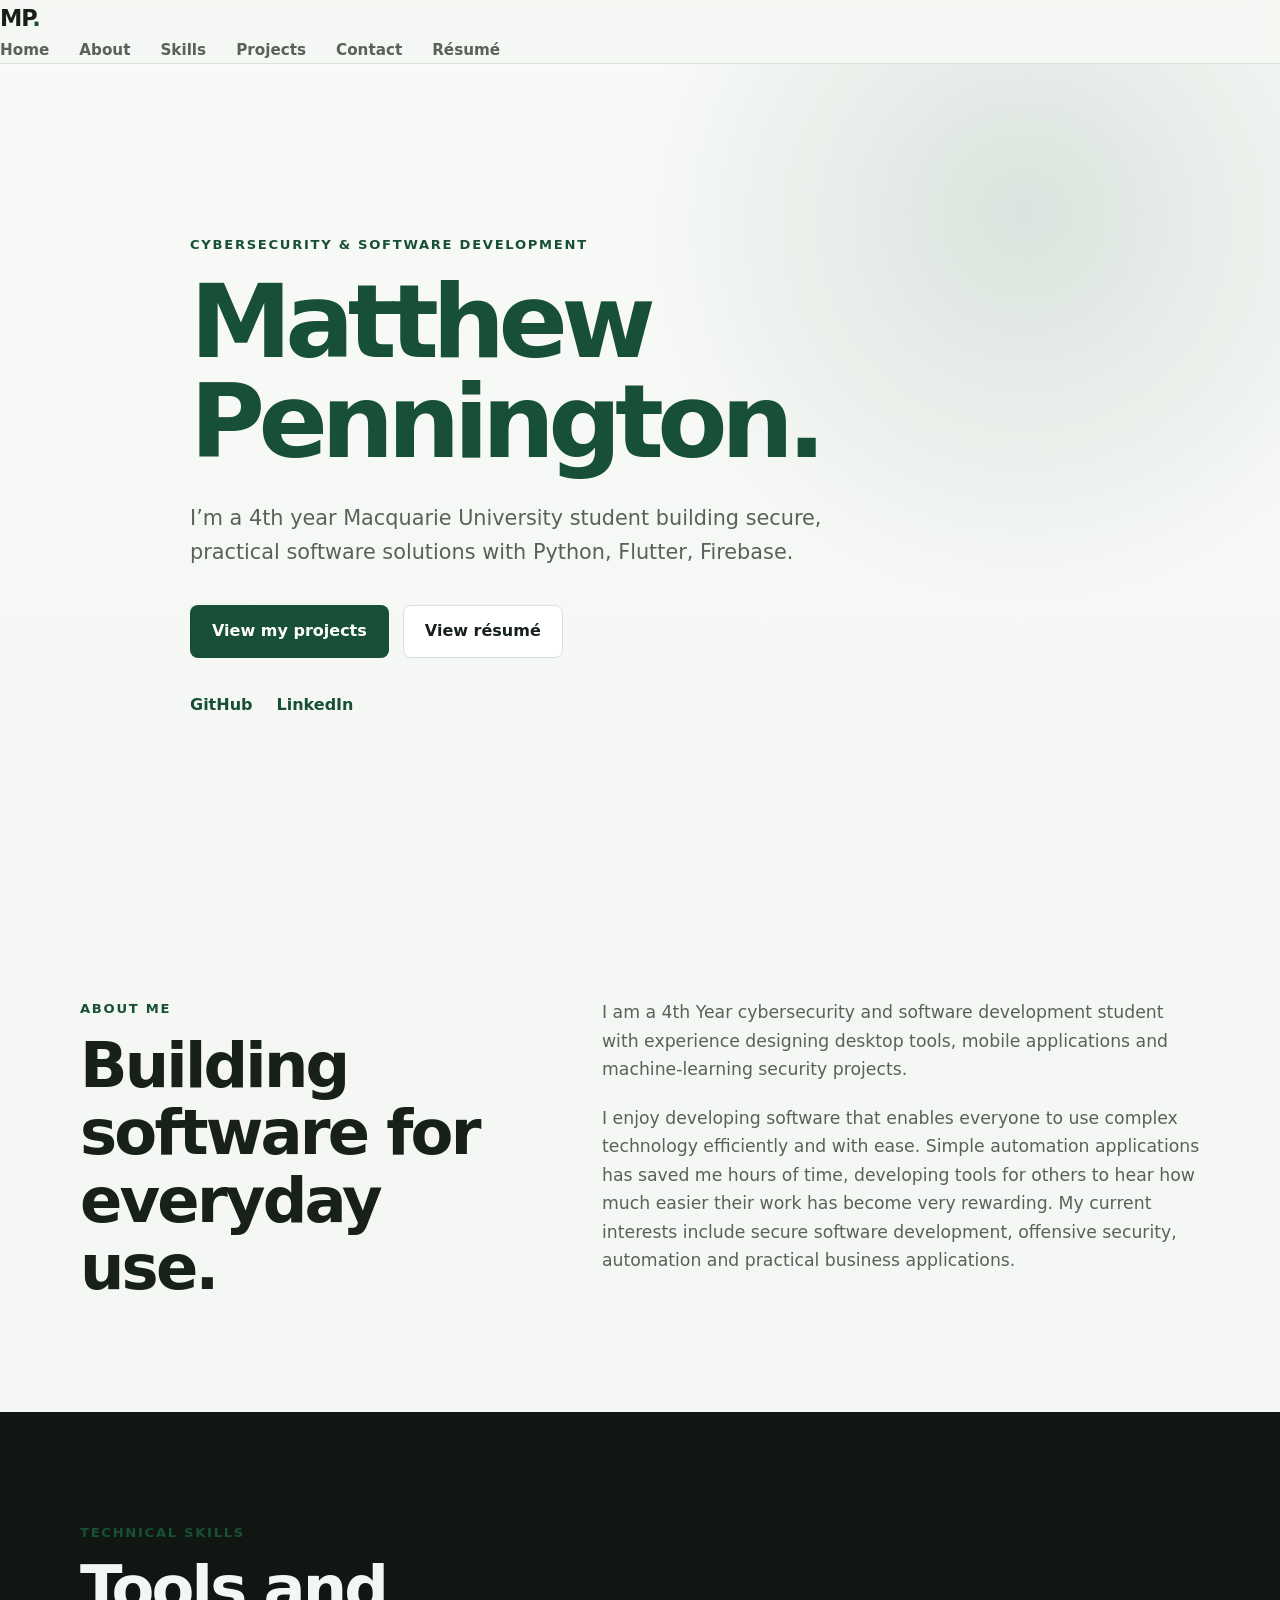
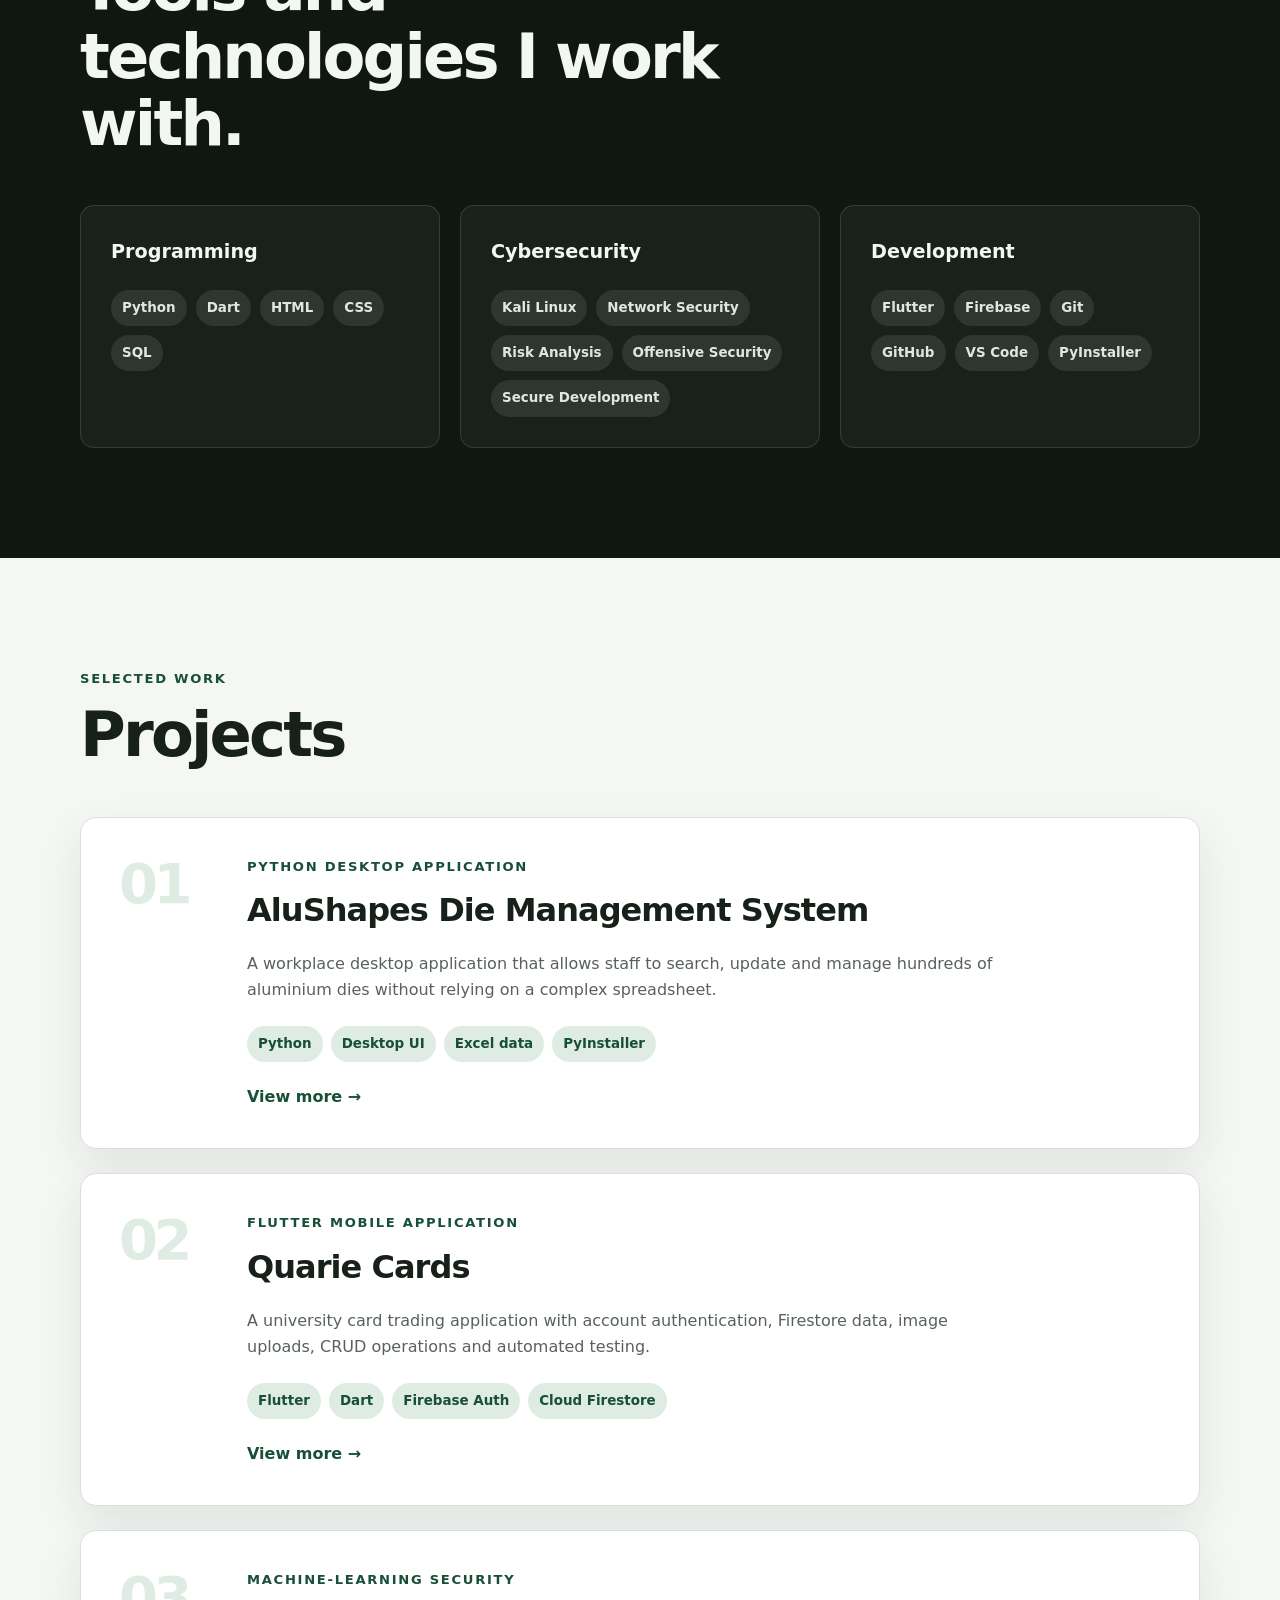
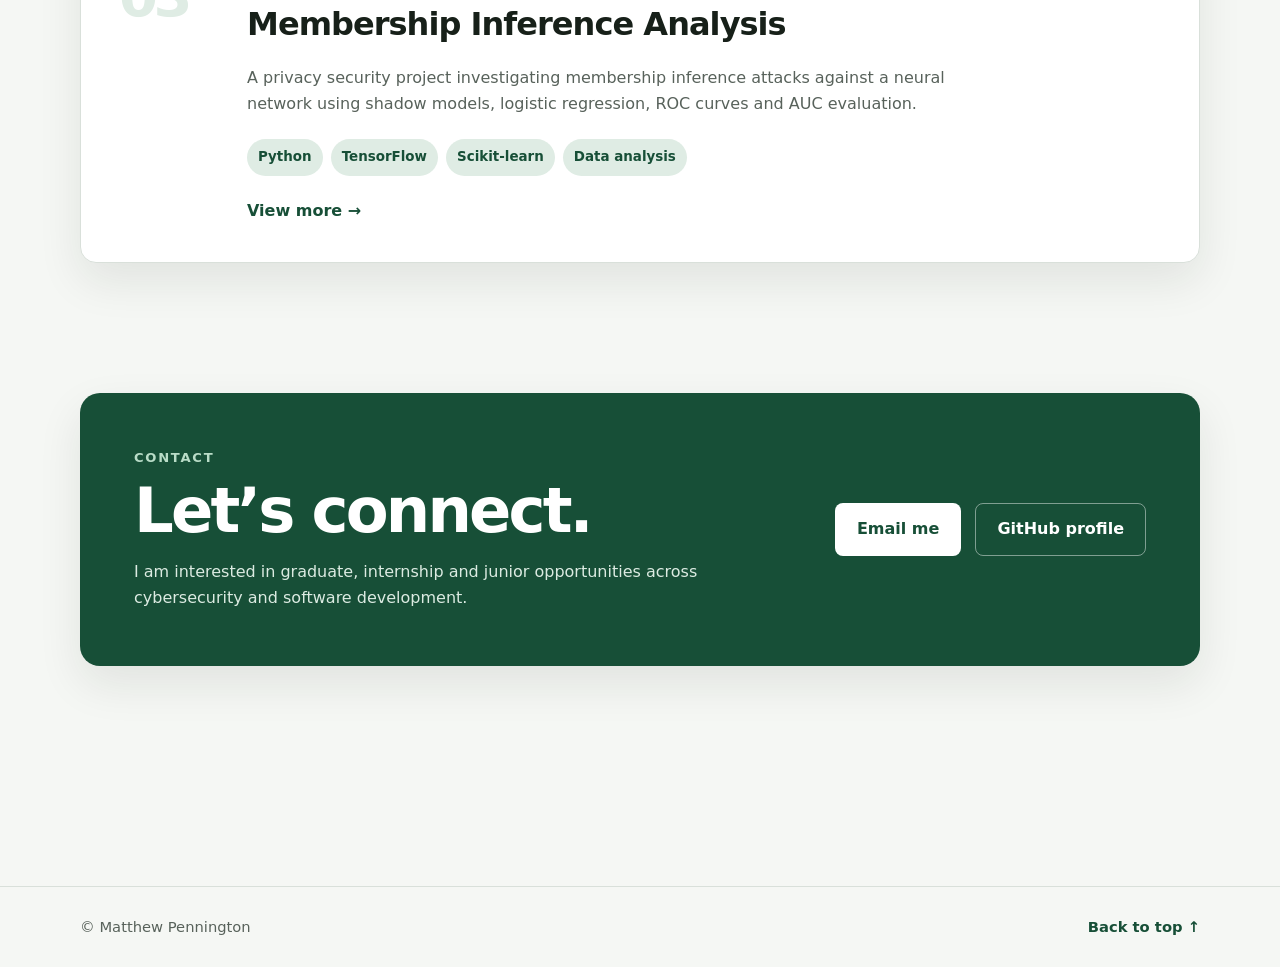
==== index.html @ 4fcb4f02 "Refine content and links, add navigation control" ====
<!DOCTYPE html>
<html lang="en">

<head>
    <meta charset="UTF-8">
    <meta name="viewport"
        content="Cybersecurity portfolio of Matthew Pennington, featuring security, Python, Flutter and software development projects.">


    <meta name="Matthew Pennington Resume" content="Content bio here later">

    <title>Matthew Pennington | Cybersecurity & Software Development</title>



    <link rel="stylesheet" href="style.css">
    <script src="script.js" defer></script>

</head>

<body>
    <header class="site-header">
        <nav class="" navbar container" aria-label="Main navigation">
            <a class="logo" href="#home" aria-label="Matthew Pennington home">
                MP<span>.</span>
            </a>
            <button class="menu-button" type="button" aria-label="Open navigation menu" aria-expanded="false"
                aria-controls="navigation-links">
                <span></span>
                <span></span>
                <span></span>
            </button>

            <ul class="nav-links" id="navigation-links">
                <li><a href="#home">Home</a></li>
                <li><a href="#about">About</a></li>
                <li><a href="#skills">Skills</a></li>
                <li><a href="#projects">Projects</a></li>
                <li><a href="#contact">Contact</a></li>
                <li><a href="Matthew-Pennington-Resume.pdf" target="_blank" rel="noopener"
                        aria-label="Résumé">Résumé</a></li>
            </ul>
        </nav>
    </header>

    <main>
        <section class="hero" id="home">
            <div class="container hero-content">
                <p class="eyebrow">
                    Cybersecurity & Software Development
                </p>

                <h1>
                    <span>Matthew Pennington.</span>
                </h1>

                <p class="hero-summary">
                    I’m a 4th year Macquarie University student building secure,
                    practical software solutions with Python, Flutter,
                    Firebase.
                </p>

                <div class="hero-actions">
                    <a class="button button-primary" href="#projects">
                        View my projects
                    </a>

                    <a class="button button-secondary" href="Matthew-Pennington-Resume.pdf" target="_blank"
                        rel="noopener">
                        View résumé
                    </a>
                </div>

                <div class="quick-links" aria-label="Profile links">
                    <a href="https://github.com/MatthewP101" target="_blank" rel="noopener">
                        GitHub
                    </a>

                    <a href="https://linkedin.com/in/matthew-pennington-b09b14423/" target="_blank" rel="noopener"
                        aria-label="Profile links">
                        LinkedIn
                    </a>
                </div>
            </div>
        </section>
        <section class="section" id="about">
            <div class="container two-column">
                <div>
                    <p class="section-label">About me</p>

                    <h2>
                        Building software for everyday use.
                    </h2>
                </div>

                <div class="about-copy">
                    <p>
                        I am a 4th Year cybersecurity and software development student
                        with experience designing desktop tools, mobile
                        applications and machine-learning security projects.
                    </p>

                    <p>
                        I enjoy developing software that enables everyone to use complex technology efficiently and with
                        ease.
                        Simple automation applications has saved me hours of time,
                        developing tools for others to hear how much easier their work has become very rewarding.
                        My current interests include secure software
                        development, offensive security, automation and
                        practical business applications.
                    </p>
                </div>
            </div>
        </section>
        <section class="section section-alt" id="skills">
            <div class="container">
                <p class="section-label">Technical skills</p>

                <h2>
                    Tools and technologies I work with.
                </h2>

                <div class="skills-grid">
                    <article class="skill-card">
                        <h3>Programming</h3>

                        <ul class="tag-list">
                            <li>Python</li>
                            <li>Dart</li>
                            <li>HTML</li>
                            <li>CSS</li>
                            <li>SQL</li>
                        </ul>
                    </article>

                    <article class="skill-card">
                        <h3>Cybersecurity</h3>

                        <ul class="tag-list">
                            <li>Kali Linux</li>
                            <li>Network Security</li>
                            <li>Risk Analysis</li>
                            <li>Offensive Security</li>
                            <li>Secure Development</li>
                        </ul>
                    </article>

                    <article class="skill-card">
                        <h3>Development</h3>

                        <ul class="tag-list">
                            <li>Flutter</li>
                            <li>Firebase</li>
                            <li>Git</li>
                            <li>GitHub</li>
                            <li>VS Code</li>
                            <li>PyInstaller</li>
                        </ul>
                    </article>
                </div>
            </div>
        </section>

        <section class="section" id="projects">
            <div class="container">
                <p class="section-label">Selected work</p>

                <h2>Projects</h2>

                <div class="projects-grid">
                    <article class="project-card">
                        <div class="project-number">01</div>

                        <div class="project-content">
                            <p class="project-type">
                                Python desktop application
                            </p>

                            <h3>AluShapes Die Management System</h3>

                            <p>
                                A workplace desktop application that allows
                                staff to search, update and manage hundreds of
                                aluminium dies without relying on a complex
                                spreadsheet.
                            </p>

                            <ul class="project-tech">
                                <li>Python</li>
                                <li>Desktop UI</li>
                                <li>Excel data</li>
                                <li>PyInstaller</li>
                            </ul>

                            <a class="text-link" href="https://github.com/MatthewP101/AluShapes" target="_blank"
                                rel="noopener">
                                View more →
                            </a>
                        </div>
                    </article>

                    <article class="project-card">
                        <div class="project-number">02</div>

                        <div class="project-content">
                            <p class="project-type">
                                Flutter mobile application
                            </p>

                            <h3>Quarie Cards</h3>

                            <p>
                                A university card trading application with
                                account authentication, Firestore data,
                                image uploads, CRUD operations and automated
                                testing.
                            </p>

                            <ul class="project-tech">
                                <li>Flutter</li>
                                <li>Dart</li>
                                <li>Firebase Auth</li>
                                <li>Cloud Firestore</li>
                            </ul>

                            <a class="text-link" href="https://github.com/MatthewP101" target="_blank" rel="noopener">
                                View more →
                            </a>
                        </div>
                    </article>

                    <article class="project-card">
                        <div class="project-number">03</div>

                        <div class="project-content">
                            <p class="project-type">
                                Machine-learning security
                            </p>

                            <h3>Membership Inference Analysis</h3>

                            <p>
                                A privacy security project investigating
                                membership inference attacks against a neural
                                network using shadow models, logistic
                                regression, ROC curves and AUC evaluation.
                            </p>

                            <ul class="project-tech">
                                <li>Python</li>
                                <li>TensorFlow</li>
                                <li>Scikit-learn</li>
                                <li>Data analysis</li>
                            </ul>

                            <a class="text-link" href="https://github.com/MatthewP101" target="_blank" rel="noopener">
                                View more →
                            </a>
                        </div>
                    </article>
                </div>
            </div>
        </section>

        <section class="section contact-section" id="contact">
            <div class="container contact-card">
                <div>
                    <p class="section-label">Contact</p>

                    <h2>Let’s connect.</h2>

                    <p>
                        I am interested in graduate, internship and junior
                        opportunities across cybersecurity and software
                        development.
                    </p>
                </div>

                <div class="contact-actions">
                    <a class="button button-primary" href="mailto:matthew.penngton101@gmail.com">
                        Email me
                    </a>

                    <a class="button button-secondary" href="https://github.com/MatthewP101" target="_blank"
                        rel="noopener">
                        GitHub profile
                    </a>
                </div>
            </div>
        </section>
    </main>
    <footer class="site-footer">
        <div class="container footer-content">
            <p>
                © <span id="current-year"></span> Matthew Pennington
            </p>

            <a href="#home">Back to top ↑</a>
        </div>
    </footer>
</body>

</html>
---- style.css ----
/* colour variables make the design easy to change */
:root {
    --background: #f5f7f4;
    --surface: #ffffff;
    --surface-dark: #101713;
    --text: #172019;
    --text-light: #58625b;
    --accent: #174f37;
    --accent-hover: #0f3d2a;
    --accent-soft: #dfece4;
    --border: #d9e0da;
    --shadow: 0 18px 45px rgba(18, 35, 25, 0.09);
    --max-width: 1120px;
}

* {
    box-sizing: border-box;
    margin: 0;
    padding: 0;
}

html {
    scroll-behavior: smooth;
    scroll-padding-top: 90px;
}

body {
    background: var(--background);
    color: var(--text);
    font-family:
        Inter,
        ui-sans-serif,
        system-ui,
        -apple-system,
        BlinkMacSystemFont,
        "Segoe UI",
        sans-serif;
    line-height: 1.65;
}

a {
    color: inherit;
    text-decoration: none;
}

button,
a {
    -webkit-tap-highlight-color: transparent;
}

ul {
    list-style: none;
}

.container {
    width: min(calc(100% - 40px), var(--max-width));
    margin-inline: auto;
}

.site-header {
    position: sticky;
    top: 0;
    z-index: 1000;
    background: rgba(245, 247, 244, 0.92);
    border-bottom: 1px solid rgba(217, 224, 218, 0.9);
    backdrop-filter: blur(14px);
}

.navbar {
    min-height: 76px;
    display: flex;
    align-items: center;
    justify-content: space-between;
}

.logo {
    font-size: 1.4rem;
    font-weight: 800;
    letter-spacing: -0.05em;
}

.logo span {
    color: var(--accent);
}

.nav-links {
    display: flex;
    align-items: center;
    gap: 30px;
}

.nav-links a {
    color: var(--text-light);
    font-size: 0.95rem;
    font-weight: 650;
    transition:
        color 160ms ease,
        transform 160ms ease;
}

.nav-links a:hover,
.nav-links a:focus-visible {
    color: var(--accent);
}

.menu-button {
    display: none;
    width: 44px;
    height: 44px;
    background: transparent;
    border: 0;
    cursor: pointer;
}

.menu-button span {
    display: block;
    width: 24px;
    height: 2px;
    margin: 5px auto;
    background: var(--text);
    transition: 180ms ease;
}

.hero {
    min-height: calc(100vh - 76px);
    display: grid;
    align-items: center;
    background:
        radial-gradient(
            circle at 80% 18%,
            rgba(23, 79, 55, 0.13),
            transparent 32%
        ),
        linear-gradient(
            180deg,
            #f8faf7 0%,
            var(--background) 100%
        );
}

.hero-content {
    max-width: 900px;
    padding-block: 100px;
}

.eyebrow,
.section-label,
.project-type {
    color: var(--accent);
    font-size: 0.82rem;
    font-weight: 800;
    letter-spacing: 0.13em;
    text-transform: uppercase;
}

.hero h1 {
    max-width: 850px;
    margin-top: 16px;
    font-size: clamp(3rem, 8vw, 6.8rem);
    line-height: 0.98;
    letter-spacing: -0.065em;
}

.hero h1 span {
    color: var(--accent);
}

.hero-summary {
    max-width: 720px;
    margin-top: 28px;
    color: var(--text-light);
    font-size: clamp(1.05rem, 2vw, 1.3rem);
}

.hero-actions,
.contact-actions {
    display: flex;
    flex-wrap: wrap;
    gap: 14px;
    margin-top: 36px;
}

.button {
    min-height: 50px;
    display: inline-flex;
    align-items: center;
    justify-content: center;
    padding: 12px 21px;
    border: 1px solid transparent;
    border-radius: 8px;
    font-weight: 750;
    transition:
        transform 160ms ease,
        background 160ms ease,
        border-color 160ms ease;
}

.button:hover {
    transform: translateY(-2px);
}

.button-primary {
    background: var(--accent);
    color: #ffffff;
}

.button-primary:hover,
.button-primary:focus-visible {
    background: var(--accent-hover);
}

.button-secondary {
    background: var(--surface);
    border-color: var(--border);
}

.button-secondary:hover,
.button-secondary:focus-visible {
    border-color: var(--accent);
}

.quick-links {
    display: flex;
    gap: 24px;
    margin-top: 34px;
}

.quick-links a,
.text-link,
.site-footer a {
    color: var(--accent);
    font-weight: 750;
}

.quick-links a:hover,
.text-link:hover,
.site-footer a:hover {
    text-decoration: underline;
    text-underline-offset: 4px;
}
.section {
    padding-block: 110px;
}

.section h2 {
    max-width: 720px;
    margin-top: 12px;
    font-size: clamp(2.1rem, 5vw, 3.9rem);
    line-height: 1.08;
    letter-spacing: -0.045em;
}

.two-column {
    display: grid;
    grid-template-columns: 0.85fr 1.15fr;
    gap: 80px;
    align-items: start;
}

.about-copy {
    color: var(--text-light);
    font-size: 1.08rem;
}

.about-copy p + p {
    margin-top: 20px;
}

.section-alt {
    background: var(--surface-dark);
    color: #f3f7f4;
}

.skills-grid {
    display: grid;
    grid-template-columns: repeat(3, 1fr);
    gap: 20px;
    margin-top: 48px;
}

.skill-card {
    padding: 30px;
    border: 1px solid rgba(255, 255, 255, 0.12);
    border-radius: 14px;
    background: rgba(255, 255, 255, 0.045);
}

.skill-card h3 {
    margin-bottom: 22px;
    font-size: 1.2rem;
}

.tag-list {
    display: flex;
    flex-wrap: wrap;
    gap: 9px;
}

.tag-list li,
.project-tech li {
    padding: 7px 11px;
    border-radius: 999px;
    font-size: 0.84rem;
    font-weight: 700;
}

.tag-list li {
    background: rgba(255, 255, 255, 0.09);
    color: #dce9e0;
}
.projects-grid {
    display: grid;
    gap: 24px;
    margin-top: 48px;
}

.project-card {
    display: grid;
    grid-template-columns: 100px 1fr;
    gap: 28px;
    padding: 38px;
    background: var(--surface);
    border: 1px solid var(--border);
    border-radius: 16px;
    box-shadow: var(--shadow);
    transition:
        transform 180ms ease,
        border-color 180ms ease;
}

.project-card:hover {
    transform: translateY(-4px);
    border-color: rgba(23, 79, 55, 0.45);
}

.project-number {
    color: var(--accent-soft);
    font-size: 3.5rem;
    font-weight: 850;
    line-height: 1;
    letter-spacing: -0.08em;
}

.project-content h3 {
    margin-top: 7px;
    font-size: clamp(1.45rem, 3vw, 2rem);
    letter-spacing: -0.03em;
}

.project-content > p:not(.project-type) {
    max-width: 760px;
    margin-top: 14px;
    color: var(--text-light);
}

.project-tech {
    display: flex;
    flex-wrap: wrap;
    gap: 8px;
    margin-block: 22px;
}

.project-tech li {
    background: var(--accent-soft);
    color: var(--accent);
}

.contact-section {
    padding-top: 20px;
}

.contact-card {
    display: grid;
    grid-template-columns: 1.2fr 0.8fr;
    gap: 50px;
    align-items: center;
    padding: 54px;
    background: var(--accent);
    color: #ffffff;
    border-radius: 20px;
    box-shadow: var(--shadow);
}

.contact-card .section-label {
    color: #b9dcc7;
}

.contact-card h2 {
    margin-top: 8px;
}

.contact-card p:not(.section-label) {
    max-width: 650px;
    margin-top: 15px;
    color: #dcebe2;
}

.contact-card .button-primary {
    background: #ffffff;
    color: var(--accent);
}

.contact-card .button-primary:hover {
    background: #eef6f1;
}

.contact-card .button-secondary {
    color: #ffffff;
    background: transparent;
    border-color: rgba(255, 255, 255, 0.45);
}

.contact-actions {
    justify-content: flex-end;
    margin-top: 0;
}

.site-footer {
    margin-top: 110px;
    padding-block: 28px;
    border-top: 1px solid var(--border);
}

.footer-content {
    display: flex;
    justify-content: space-between;
    gap: 20px;
    color: var(--text-light);
    font-size: 0.92rem;
}
:focus-visible {
    outline: 3px solid rgba(23, 79, 55, 0.35);
    outline-offset: 4px;
}

/* tablet and mobile layouts */
@media (max-width: 820px) {
    .menu-button {
        display: block;
    }

    .nav-links {
        position: absolute;
        top: 76px;
        left: 20px;
        right: 20px;
        display: none;
        flex-direction: column;
        align-items: stretch;
        gap: 0;
        padding: 12px;
        background: var(--surface);
        border: 1px solid var(--border);
        border-radius: 12px;
        box-shadow: var(--shadow);
    }

    .nav-links.open {
        display: flex;
    }

    .nav-links a {
        display: block;
        padding: 13px 12px;
    }

    .two-column,
    .contact-card {
        grid-template-columns: 1fr;
        gap: 30px;
    }

    .skills-grid {
        grid-template-columns: 1fr;
    }

    .contact-actions {
        justify-content: flex-start;
    }
}

@media (max-width: 580px) {
    .container {
        width: min(calc(100% - 28px), var(--max-width));
    }

    .hero-content {
        padding-block: 78px;
    }

    .section {
        padding-block: 80px;
    }

    .project-card {
        grid-template-columns: 1fr;
        gap: 14px;
        padding: 27px;
    }

    .project-number {
        font-size: 2.6rem;
    }

    .contact-card {
        padding: 32px 25px;
    }

    .hero-actions .button,
    .contact-actions .button {
        width: 100%;
    }

    .footer-content {
        flex-direction: column;
    }
}
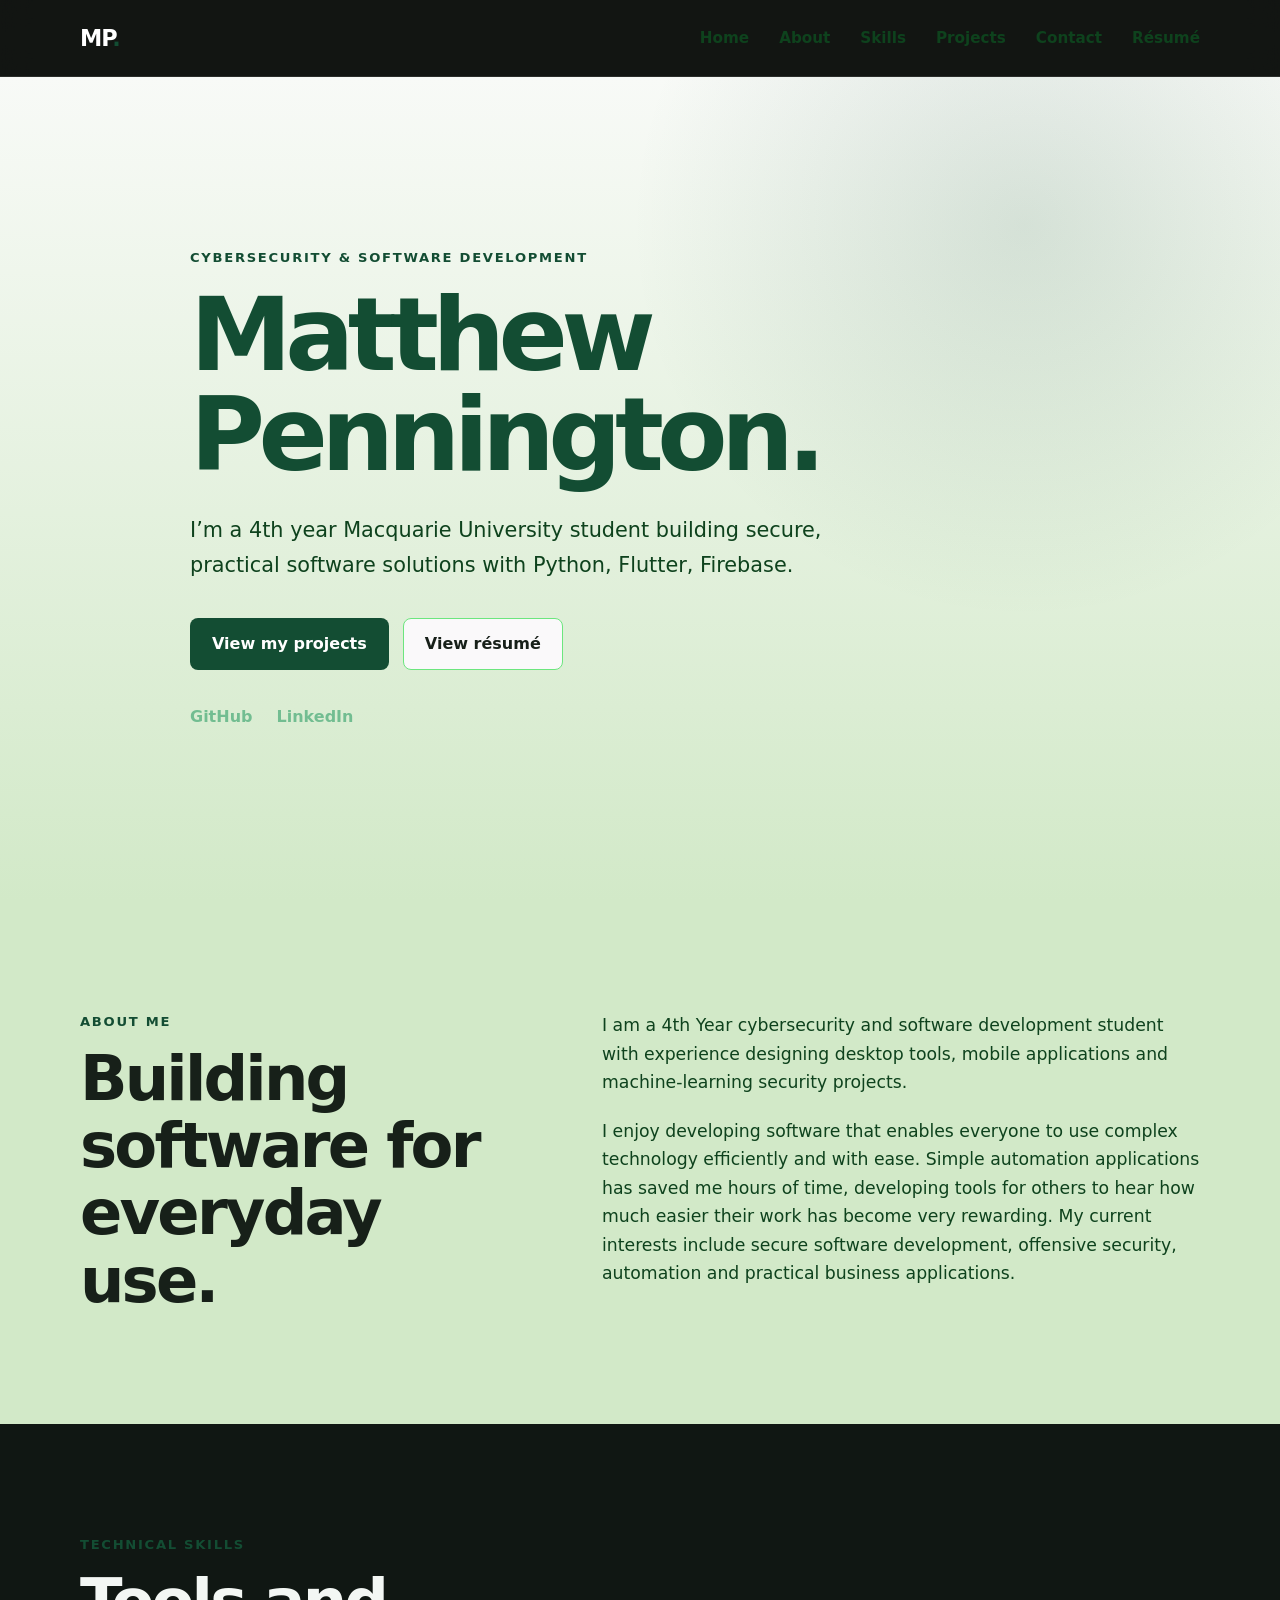
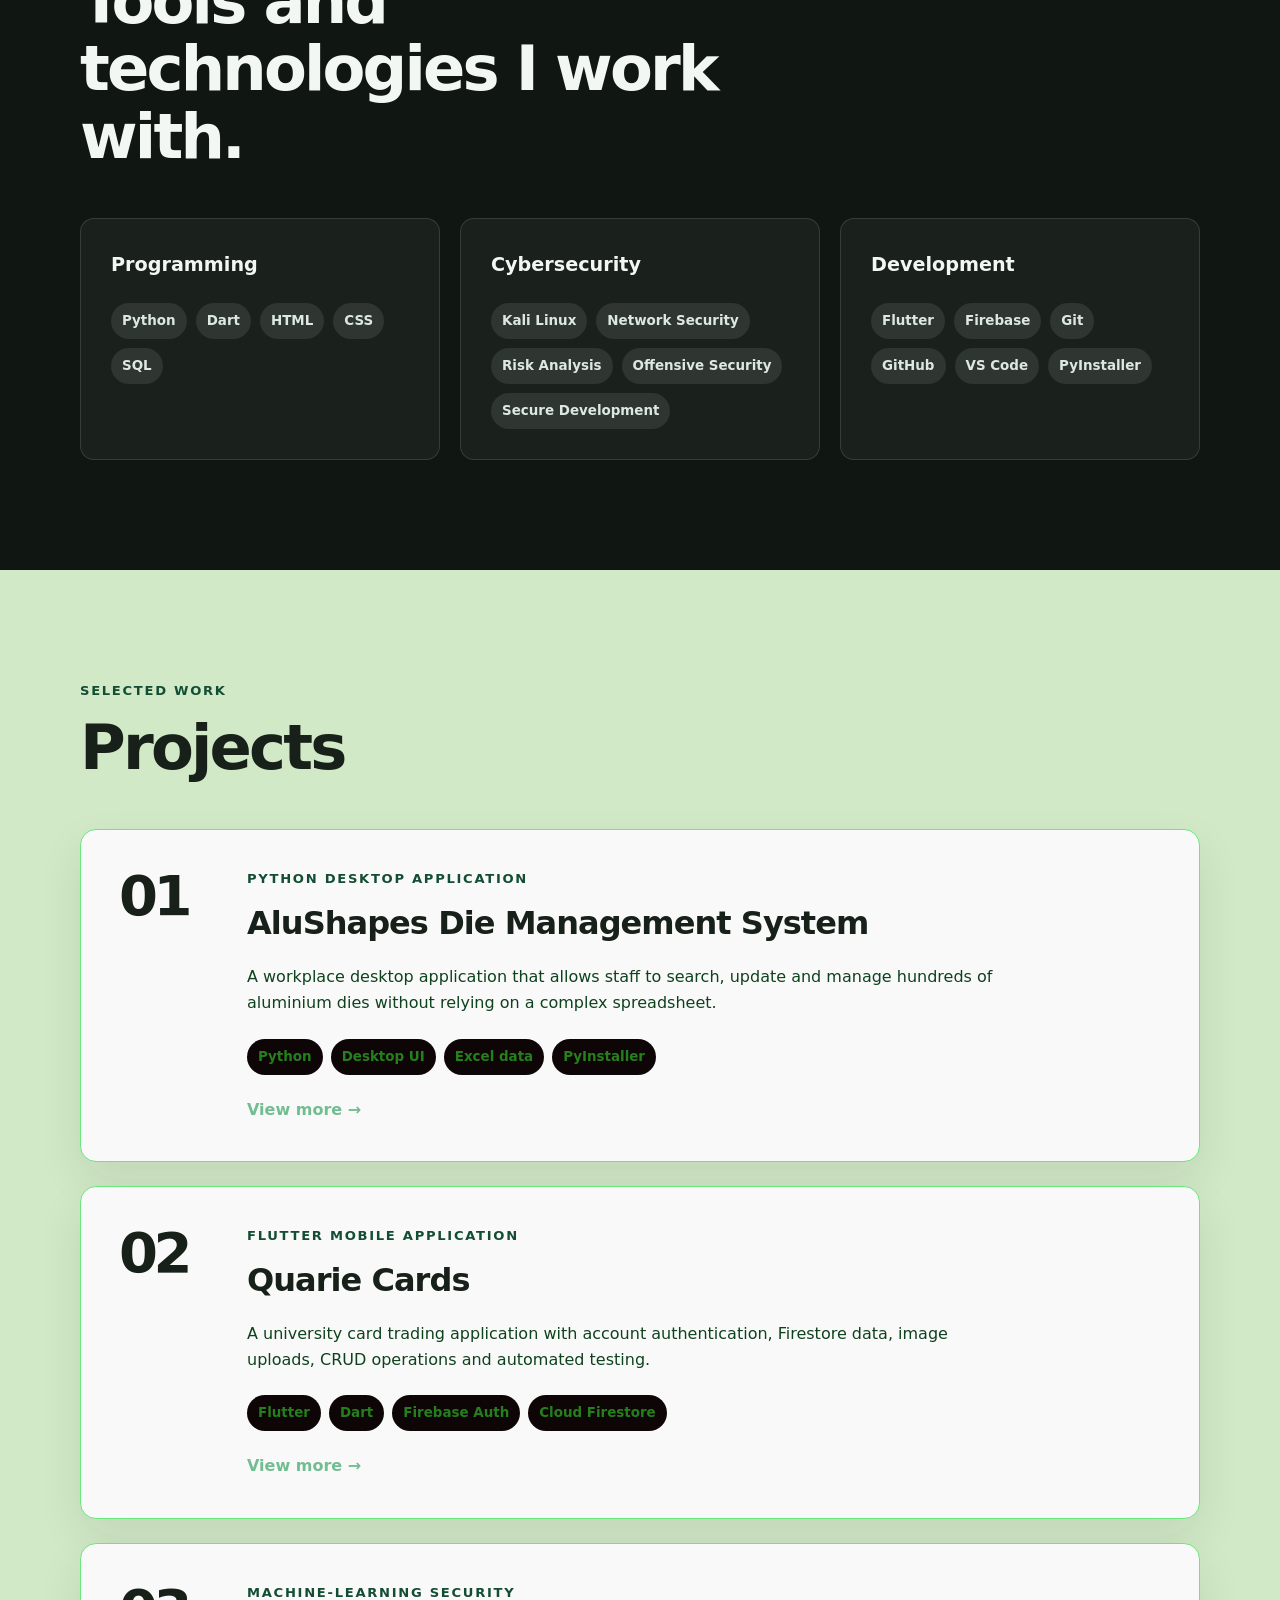
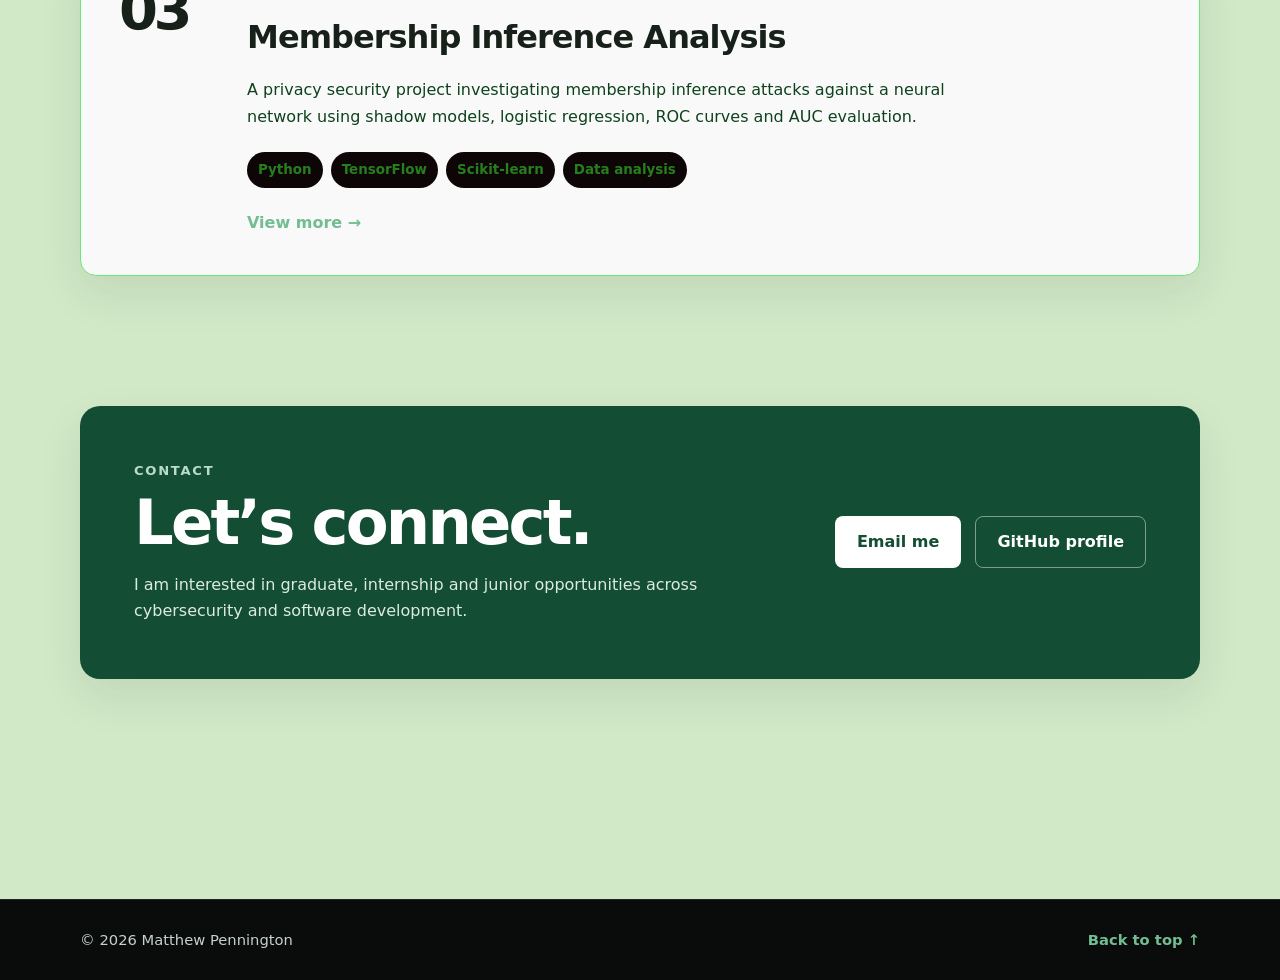
==== commit ac52500c: "added a projects.html page" ====
--- a/index.html
+++ b/index.html
@@ -20,7 +20,7 @@
 
 <body>
     <header class="site-header">
-        <nav class="" navbar container" aria-label="Main navigation">
+        <nav class="navbar container" aria-label="Main navigation">
             <a class="logo" href="#home" aria-label="Matthew Pennington home">
                 MP<span>.</span>
             </a>
@@ -35,7 +35,7 @@
                 <li><a href="#home">Home</a></li>
                 <li><a href="#about">About</a></li>
                 <li><a href="#skills">Skills</a></li>
-                <li><a href="#projects">Projects</a></li>
+                <li><a href="projects.html">Projects</a></li>
                 <li><a href="#contact">Contact</a></li>
                 <li><a href="Matthew-Pennington-Resume.pdf" target="_blank" rel="noopener"
                         aria-label="Résumé">Résumé</a></li>
@@ -61,7 +61,7 @@
                 </p>
 
                 <div class="hero-actions">
-                    <a class="button button-primary" href="#projects">
+                    <a class="button button-primary" href="projects.html">
                         View my projects
                     </a>
 
--- a/style.css
+++ b/style.css
@@ -1,14 +1,14 @@
 /* colour variables make the design easy to change */
 :root {
-    --background: #f5f7f4;
-    --surface: #ffffff;
+    --background: #d2e9c8;
+    --surface: #faf9fa;
     --surface-dark: #101713;
     --text: #172019;
-    --text-light: #58625b;
-    --accent: #174f37;
+    --text-light: #0e421d;
+    --accent: #134d33;
     --accent-hover: #0f3d2a;
-    --accent-soft: #dfece4;
-    --border: #d9e0da;
+    --accent-soft: #0a3a1c;
+    --border: #6ce67e;
     --shadow: 0 18px 45px rgba(18, 35, 25, 0.09);
     --max-width: 1120px;
 }
@@ -61,9 +61,30 @@
     position: sticky;
     top: 0;
     z-index: 1000;
-    background: rgba(245, 247, 244, 0.92);
-    border-bottom: 1px solid rgba(217, 224, 218, 0.9);
+    background: rgba(10, 12, 11, 0.96);
+    border-bottom: 1px solid rgba(255, 255, 255, 0.1);
     backdrop-filter: blur(14px);
+}
+
+.logo {
+    color: #ffffff;
+}
+
+.logo span {
+    color: #55a878;
+}
+
+.nav-links a {
+    color: #d5ddd8;
+}
+
+.nav-links a:hover,
+.nav-links a:focus-visible {
+    color: #55a878;
+}
+
+.menu-button span {
+    background: #ffffff;
 }
 
 .navbar {
@@ -228,7 +249,7 @@
 .quick-links a,
 .text-link,
 .site-footer a {
-    color: var(--accent);
+    color: #72bd91;
     font-weight: 750;
 }
 
@@ -334,7 +355,7 @@
 }
 
 .project-number {
-    color: var(--accent-soft);
+    color: Srgba(43, 163, 111, 0.45);
     font-size: 3.5rem;
     font-weight: 850;
     line-height: 1;
@@ -342,6 +363,7 @@
 }
 
 .project-content h3 {
+
     margin-top: 7px;
     font-size: clamp(1.45rem, 3vw, 2rem);
     letter-spacing: -0.03em;
@@ -361,8 +383,8 @@
 }
 
 .project-tech li {
-    background: var(--accent-soft);
-    color: var(--accent);
+    background: rgb(14, 6, 6);
+    color: rgba(38, 129, 28, 0.986);
 }
 
 .contact-section {
@@ -418,14 +440,15 @@
 .site-footer {
     margin-top: 110px;
     padding-block: 28px;
-    border-top: 1px solid var(--border);
+    background: #0a0c0b;
+    border-top: 1px solid rgba(255, 255, 255, 0.1);
 }
 
 .footer-content {
     display: flex;
     justify-content: space-between;
     gap: 20px;
-    color: var(--text-light);
+    color: #c7d0ca;
     font-size: 0.92rem;
 }
 :focus-visible {
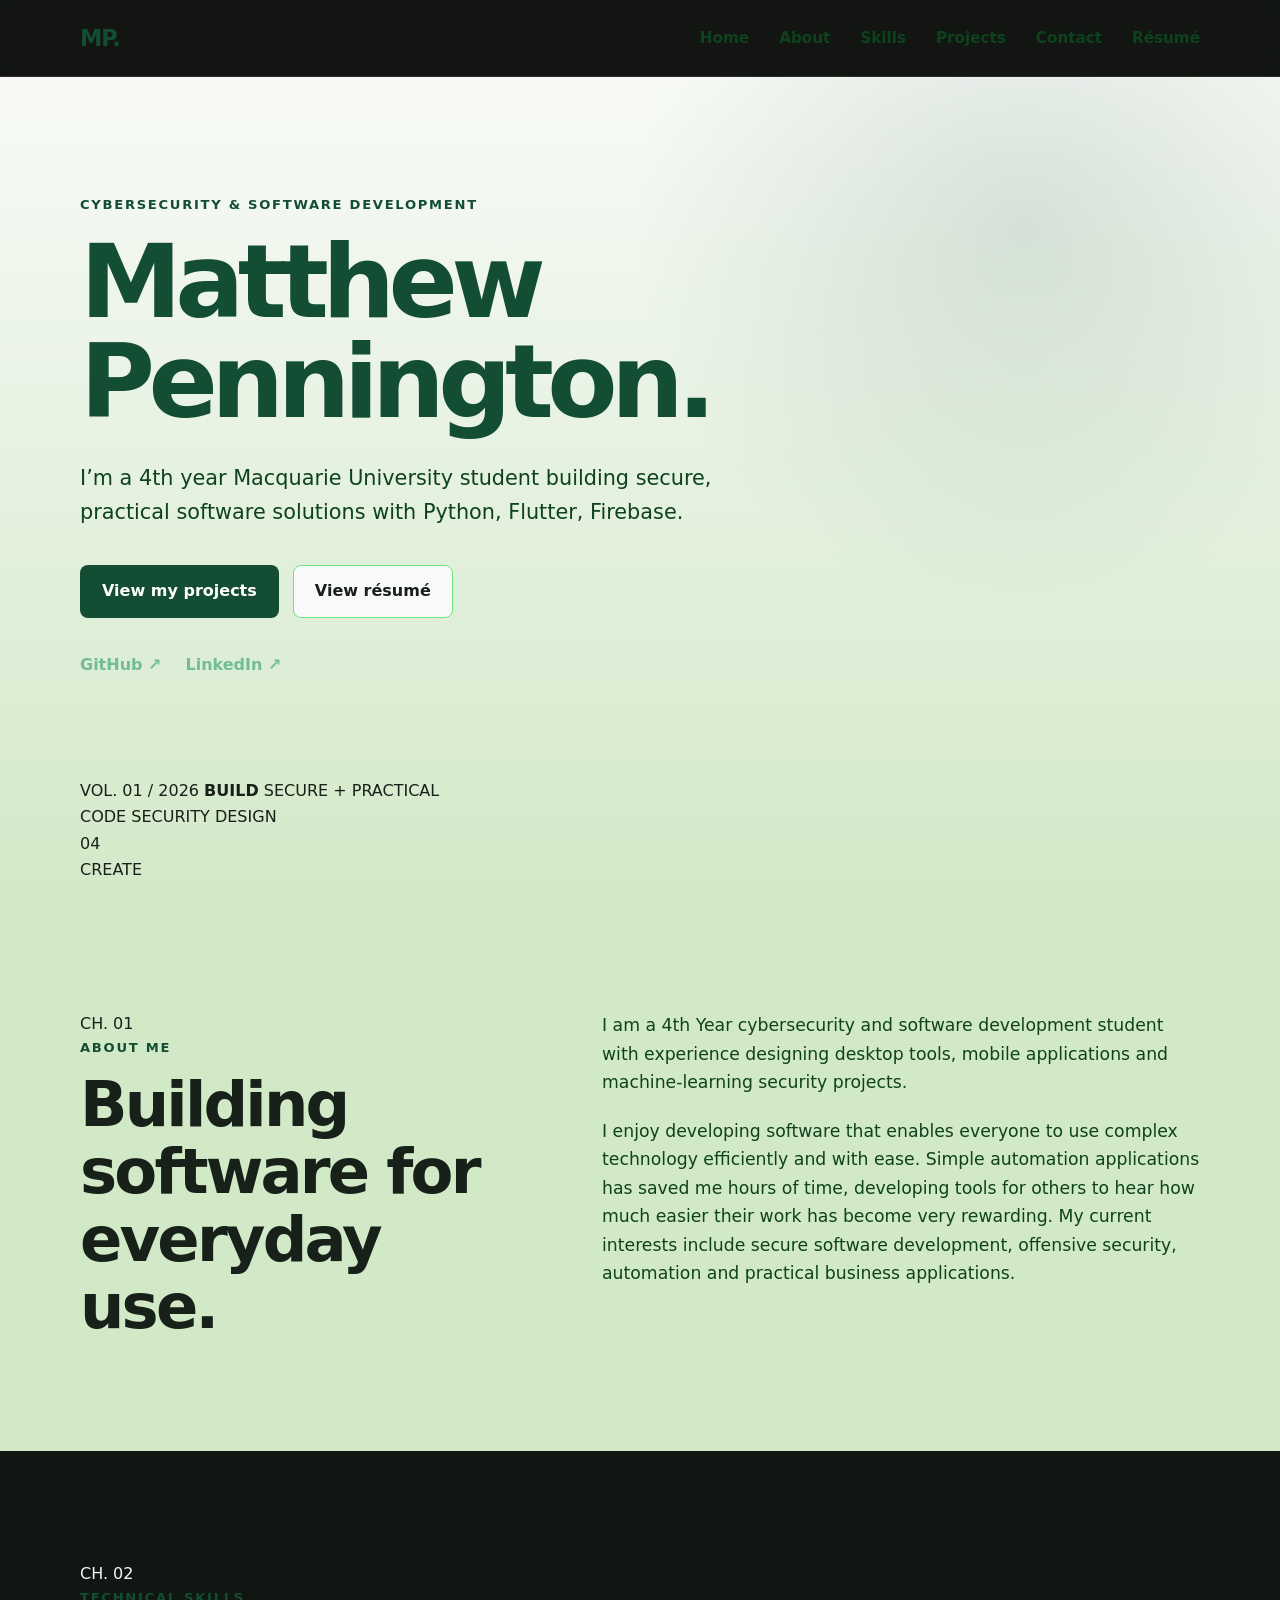
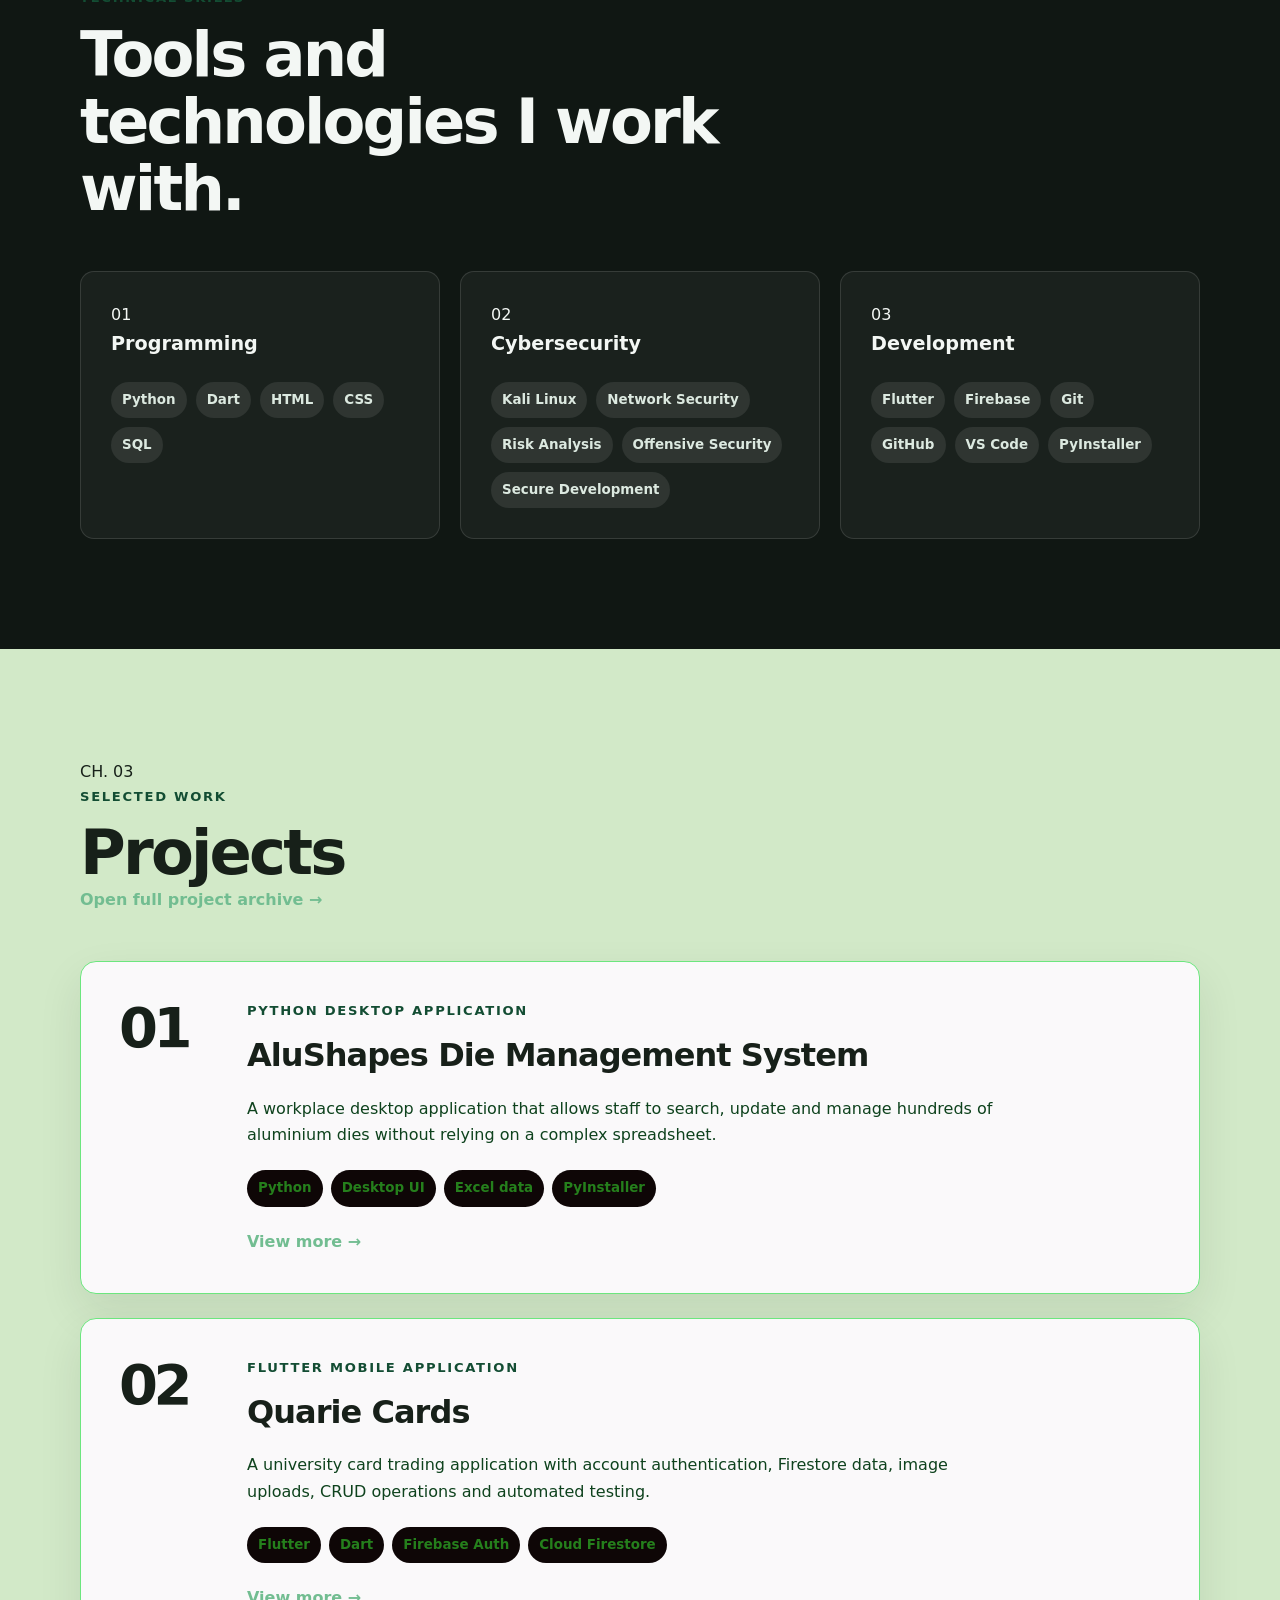
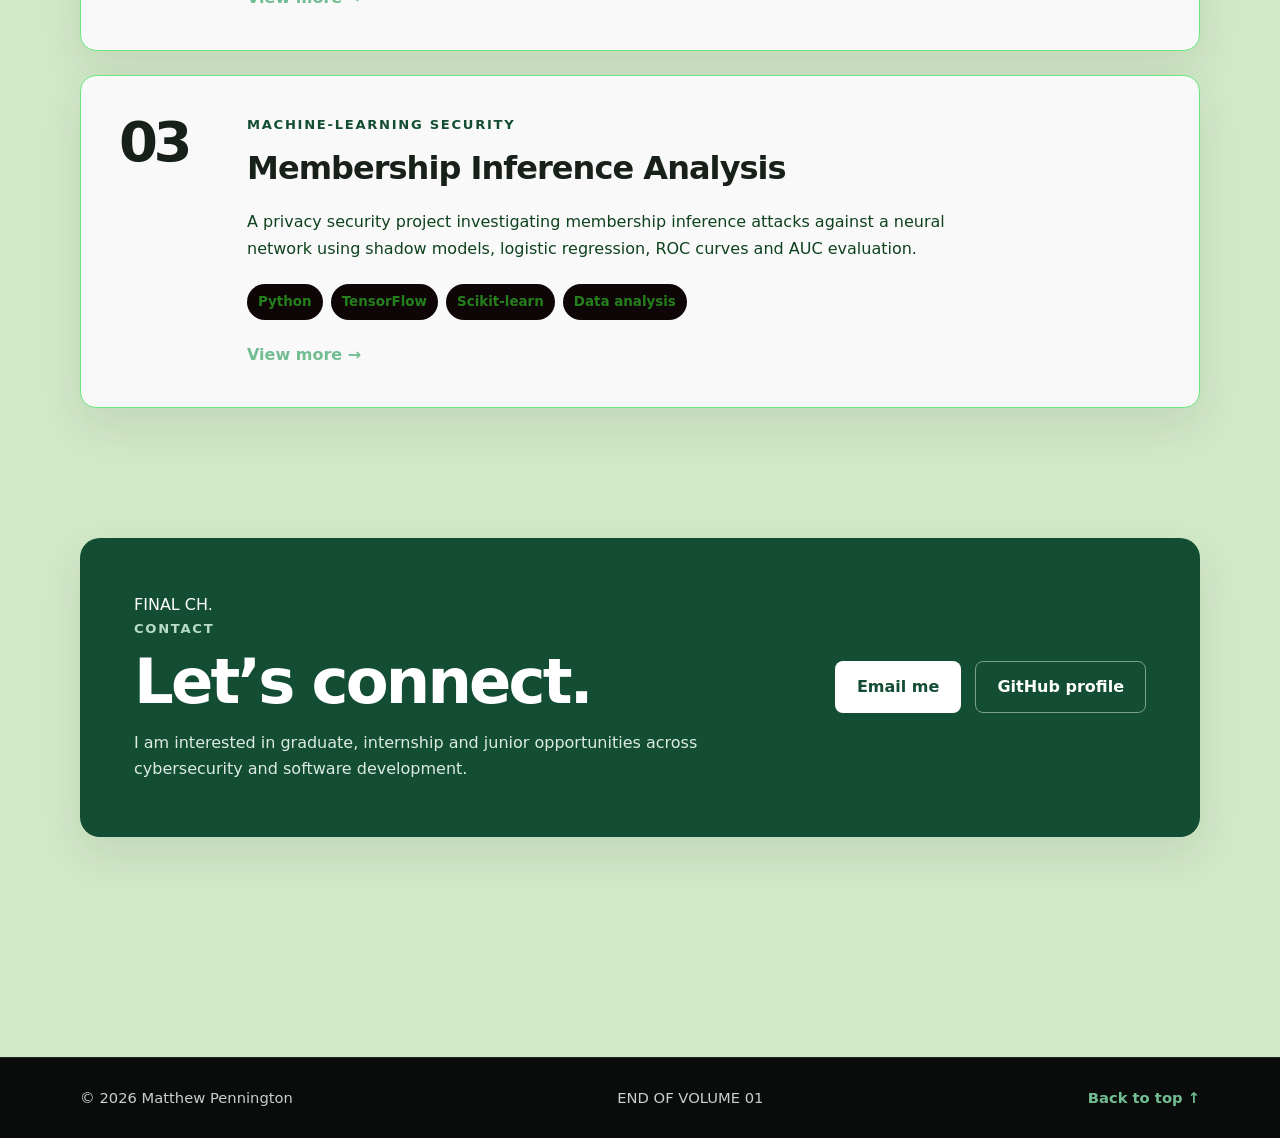
==== commit 8d775e69: "Add manga-inspired homepage layout" ====
--- a/index.html
+++ b/index.html
@@ -3,27 +3,23 @@
 
 <head>
     <meta charset="UTF-8">
-    <meta name="viewport"
+    <meta name="viewport" content="width=device-width, initial-scale=1.0">
+    <meta name="description"
         content="Cybersecurity portfolio of Matthew Pennington, featuring security, Python, Flutter and software development projects.">
 
-
-    <meta name="Matthew Pennington Resume" content="Content bio here later">
-
     <title>Matthew Pennington | Cybersecurity & Software Development</title>
-
-
 
     <link rel="stylesheet" href="style.css">
     <script src="script.js" defer></script>
-
 </head>
 
-<body>
+<body class="home-page">
     <header class="site-header">
         <nav class="navbar container" aria-label="Main navigation">
             <a class="logo" href="#home" aria-label="Matthew Pennington home">
-                MP<span>.</span>
+                <span class="logo-mark">MP</span><span class="logo-dot">.</span>
             </a>
+
             <button class="menu-button" type="button" aria-label="Open navigation menu" aria-expanded="false"
                 aria-controls="navigation-links">
                 <span></span>
@@ -45,55 +41,75 @@
 
     <main>
         <section class="hero" id="home">
-            <div class="container hero-content">
-                <p class="eyebrow">
-                    Cybersecurity & Software Development
-                </p>
-
-                <h1>
-                    <span>Matthew Pennington.</span>
-                </h1>
-
-                <p class="hero-summary">
-                    I’m a 4th year Macquarie University student building secure,
-                    practical software solutions with Python, Flutter,
-                    Firebase.
-                </p>
-
-                <div class="hero-actions">
-                    <a class="button button-primary" href="projects.html">
-                        View my projects
-                    </a>
-
-                    <a class="button button-secondary" href="Matthew-Pennington-Resume.pdf" target="_blank"
-                        rel="noopener">
-                        View résumé
-                    </a>
-                </div>
-
-                <div class="quick-links" aria-label="Profile links">
-                    <a href="https://github.com/MatthewP101" target="_blank" rel="noopener">
-                        GitHub
-                    </a>
-
-                    <a href="https://linkedin.com/in/matthew-pennington-b09b14423/" target="_blank" rel="noopener"
-                        aria-label="Profile links">
-                        LinkedIn
-                    </a>
-                </div>
-            </div>
-        </section>
-        <section class="section" id="about">
+            <div class="container hero-grid">
+                <div class="hero-content" data-reveal>
+                    <p class="eyebrow">Cybersecurity &amp; Software Development</p>
+
+                    <h1>
+                        <span>Matthew</span>
+                        <span>Pennington.</span>
+                    </h1>
+
+                    <p class="hero-summary">
+                        I’m a 4th year Macquarie University student building secure,
+                        practical software solutions with Python, Flutter,
+                        Firebase.
+                    </p>
+
+                    <div class="hero-actions">
+                        <a class="button button-primary" href="projects.html">
+                            View my projects
+                        </a>
+
+                        <a class="button button-secondary" href="Matthew-Pennington-Resume.pdf" target="_blank"
+                            rel="noopener">
+                            View résumé
+                        </a>
+                    </div>
+
+                    <div class="quick-links" aria-label="Profile links">
+                        <a href="https://github.com/MatthewP101" target="_blank" rel="noopener">
+                            GitHub <span aria-hidden="true">↗</span>
+                        </a>
+
+                        <a href="https://linkedin.com/in/matthew-pennington-b09b14423/" target="_blank" rel="noopener">
+                            LinkedIn <span aria-hidden="true">↗</span>
+                        </a>
+                    </div>
+                </div>
+
+                <div class="hero-art" aria-hidden="true" data-reveal>
+                    <div class="art-panel art-panel-main">
+                        <span class="art-code">VOL. 01 / 2026</span>
+                        <strong>BUILD</strong>
+                        <span class="art-caption">SECURE + PRACTICAL</span>
+                    </div>
+
+                    <div class="art-panel art-panel-side">
+                        <span>CODE</span>
+                        <span>SECURITY</span>
+                        <span>DESIGN</span>
+                    </div>
+
+                    <div class="art-panel art-panel-number">04</div>
+
+                    <div class="art-burst">
+                        <span>CREATE</span>
+                    </div>
+                </div>
+            </div>
+        </section>
+
+        <section class="section chapter-section" id="about">
             <div class="container two-column">
-                <div>
+                <div class="section-heading" data-reveal>
+                    <span class="chapter-number" aria-hidden="true">CH. 01</span>
                     <p class="section-label">About me</p>
 
-                    <h2>
-                        Building software for everyday use.
-                    </h2>
-                </div>
-
-                <div class="about-copy">
+                    <h2>Building software for everyday use.</h2>
+                </div>
+
+                <div class="about-copy manga-copy-panel" data-reveal>
                     <p>
                         I am a 4th Year cybersecurity and software development student
                         with experience designing desktop tools, mobile
@@ -112,16 +128,19 @@
                 </div>
             </div>
         </section>
-        <section class="section section-alt" id="skills">
+
+        <section class="section section-alt chapter-section" id="skills">
             <div class="container">
-                <p class="section-label">Technical skills</p>
-
-                <h2>
-                    Tools and technologies I work with.
-                </h2>
+                <div class="section-heading" data-reveal>
+                    <span class="chapter-number" aria-hidden="true">CH. 02</span>
+                    <p class="section-label">Technical skills</p>
+
+                    <h2>Tools and technologies I work with.</h2>
+                </div>
 
                 <div class="skills-grid">
-                    <article class="skill-card">
+                    <article class="skill-card" data-reveal>
+                        <span class="card-index" aria-hidden="true">01</span>
                         <h3>Programming</h3>
 
                         <ul class="tag-list">
@@ -133,7 +152,8 @@
                         </ul>
                     </article>
 
-                    <article class="skill-card">
+                    <article class="skill-card" data-reveal>
+                        <span class="card-index" aria-hidden="true">02</span>
                         <h3>Cybersecurity</h3>
 
                         <ul class="tag-list">
@@ -145,7 +165,8 @@
                         </ul>
                     </article>
 
-                    <article class="skill-card">
+                    <article class="skill-card" data-reveal>
+                        <span class="card-index" aria-hidden="true">03</span>
                         <h3>Development</h3>
 
                         <ul class="tag-list">
@@ -161,20 +182,24 @@
             </div>
         </section>
 
-        <section class="section" id="projects">
+        <section class="section chapter-section" id="projects">
             <div class="container">
-                <p class="section-label">Selected work</p>
-
-                <h2>Projects</h2>
+                <div class="section-heading project-section-heading" data-reveal>
+                    <div>
+                        <span class="chapter-number" aria-hidden="true">CH. 03</span>
+                        <p class="section-label">Selected work</p>
+                        <h2>Projects</h2>
+                    </div>
+
+                    <a class="text-link all-projects-link" href="projects.html">Open full project archive →</a>
+                </div>
 
                 <div class="projects-grid">
-                    <article class="project-card">
+                    <article class="project-card" data-reveal>
                         <div class="project-number">01</div>
 
                         <div class="project-content">
-                            <p class="project-type">
-                                Python desktop application
-                            </p>
+                            <p class="project-type">Python desktop application</p>
 
                             <h3>AluShapes Die Management System</h3>
 
@@ -199,13 +224,11 @@
                         </div>
                     </article>
 
-                    <article class="project-card">
+                    <article class="project-card" data-reveal>
                         <div class="project-number">02</div>
 
                         <div class="project-content">
-                            <p class="project-type">
-                                Flutter mobile application
-                            </p>
+                            <p class="project-type">Flutter mobile application</p>
 
                             <h3>Quarie Cards</h3>
 
@@ -229,13 +252,11 @@
                         </div>
                     </article>
 
-                    <article class="project-card">
+                    <article class="project-card" data-reveal>
                         <div class="project-number">03</div>
 
                         <div class="project-content">
-                            <p class="project-type">
-                                Machine-learning security
-                            </p>
+                            <p class="project-type">Machine-learning security</p>
 
                             <h3>Membership Inference Analysis</h3>
 
@@ -263,8 +284,9 @@
         </section>
 
         <section class="section contact-section" id="contact">
-            <div class="container contact-card">
+            <div class="container contact-card" data-reveal>
                 <div>
+                    <span class="chapter-number" aria-hidden="true">FINAL CH.</span>
                     <p class="section-label">Contact</p>
 
                     <h2>Let’s connect.</h2>
@@ -289,15 +311,14 @@
             </div>
         </section>
     </main>
+
     <footer class="site-footer">
         <div class="container footer-content">
-            <p>
-                © <span id="current-year"></span> Matthew Pennington
-            </p>
-
+            <p>© <span id="current-year"></span> Matthew Pennington</p>
+            <p class="footer-volume">END OF VOLUME 01</p>
             <a href="#home">Back to top ↑</a>
         </div>
     </footer>
 </body>
 
-</html>+</html>
--- a/style.css
+++ b/style.css
@@ -539,3 +539,105 @@
     }
 }
 
+  /* projects page */
+
+.projects-page-header {
+    padding: 80px 0;
+    background: #101713;
+    color: white;
+    border-bottom: 6px solid #134d33;
+}
+
+.projects-page-header h1 {
+    margin-top: 10px;
+    font-size: 4rem;
+}
+
+.projects-introduction {
+    max-width: 700px;
+    margin-top: 20px;
+    color: #c9d5cd;
+}
+
+.project-detail,
+.project-detail-alt {
+    padding: 35px 0;
+    background: #d2e9c8;
+    color: white;
+}
+
+.project-detail > .container,
+.project-detail-alt > .container {
+    padding: 45px;
+    background: #101713;
+    border: 2px solid #134d33;
+    border-radius: 15px;
+}
+
+.project-detail-heading h2 {
+    margin-top: 8px;
+    font-size: 2.7rem;
+}
+
+.project-detail-heading p:not(.project-type) {
+    max-width: 750px;
+    margin-top: 15px;
+    color: #c9d5cd;
+}
+
+.project-images {
+    display: grid;
+    grid-template-columns: 1fr 1fr;
+    gap: 20px;
+    margin-top: 35px;
+}
+
+.image-placeholder {
+    min-height: 280px;
+    display: grid;
+    place-items: center;
+    background: #080b09;
+    border: 2px dashed #55a878;
+    border-radius: 10px;
+    color: #9db2a5;
+}
+
+.project-information {
+    display: grid;
+    grid-template-columns: 1.3fr 0.7fr;
+    gap: 50px;
+    margin-top: 35px;
+    padding-top: 30px;
+    border-top: 1px solid #385443;
+}
+
+.project-information h3 {
+    margin-bottom: 12px;
+    color: white;
+}
+
+.project-information p {
+    color: #c9d5cd;
+}
+
+.project-information .project-tech {
+    margin: 0;
+}
+
+.project-information .project-tech li {
+    background: #162a1d;
+    color: #8bd3a9;
+    border: 1px solid #356b4b;
+}
+
+@media (max-width: 820px) {
+    .project-images,
+    .project-information {
+        grid-template-columns: 1fr;
+    }
+
+    .project-detail > .container,
+    .project-detail-alt > .container {
+        padding: 30px;
+    }
+}
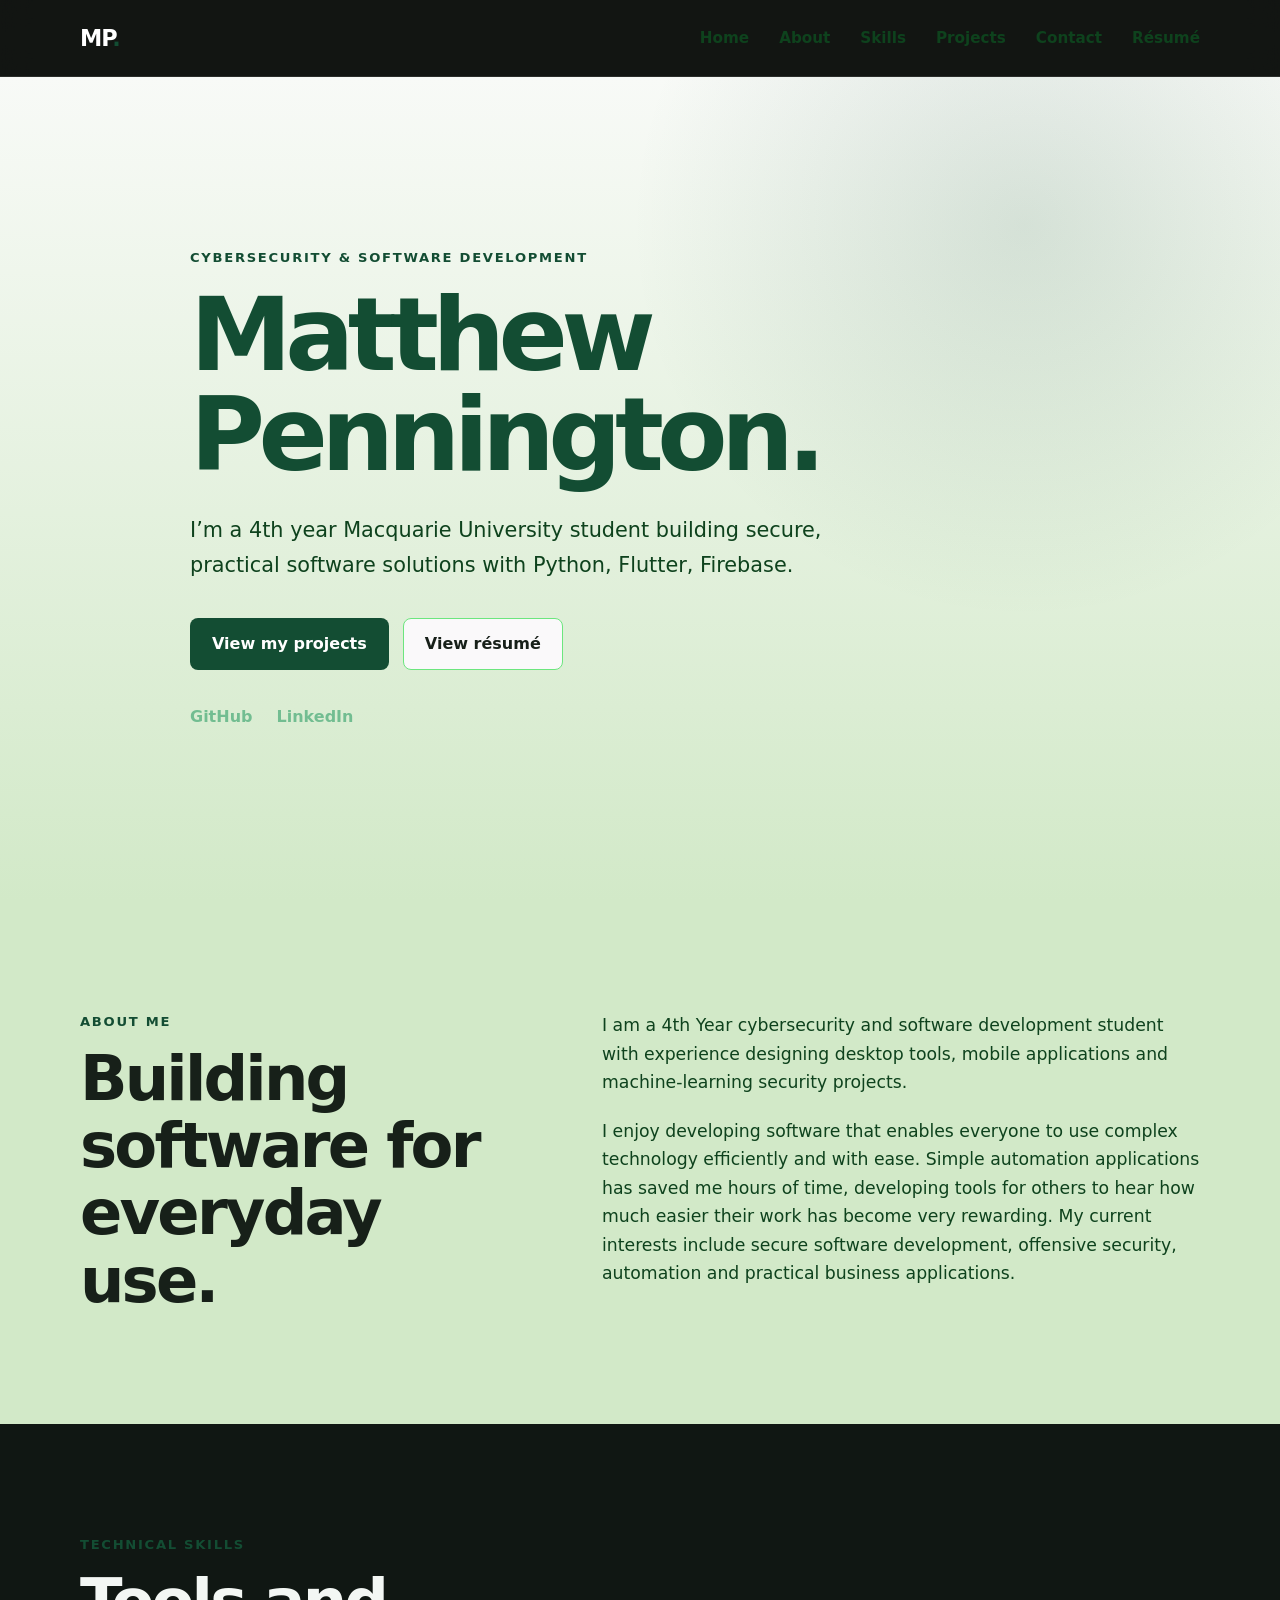
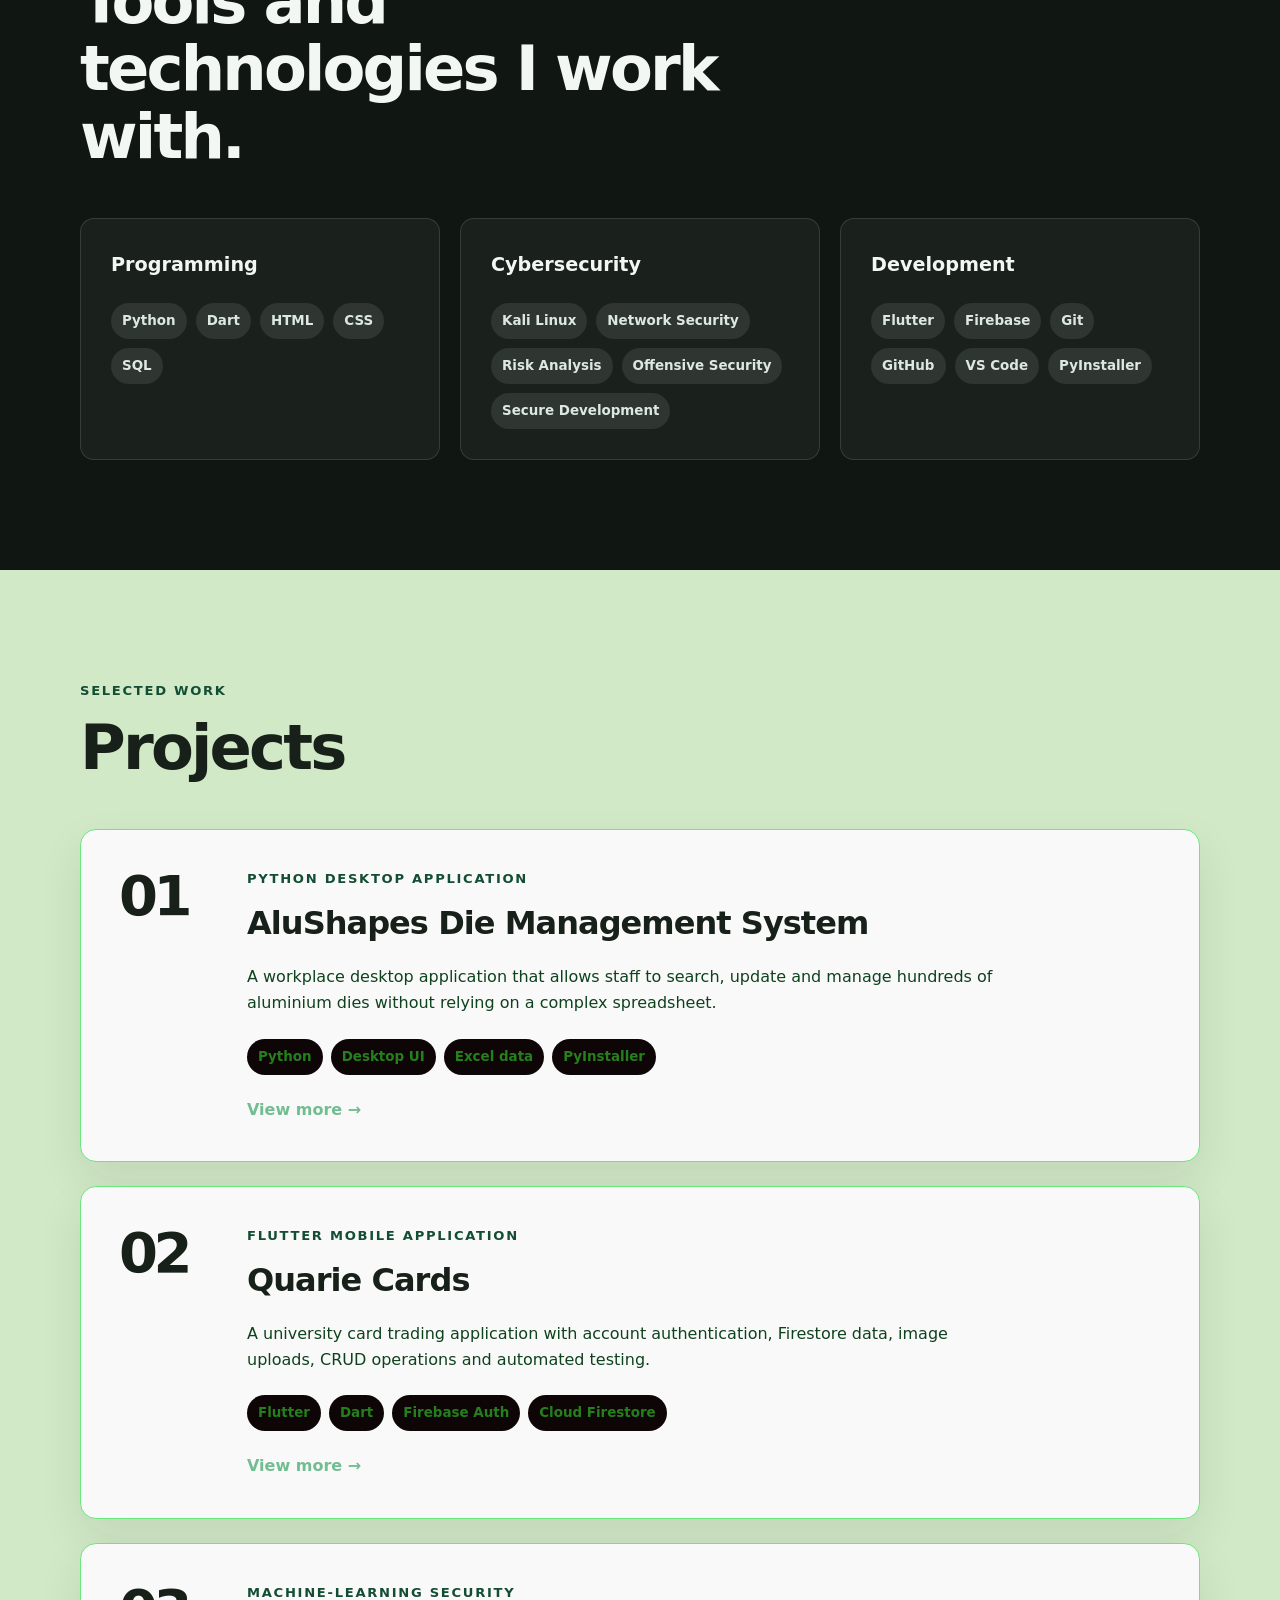
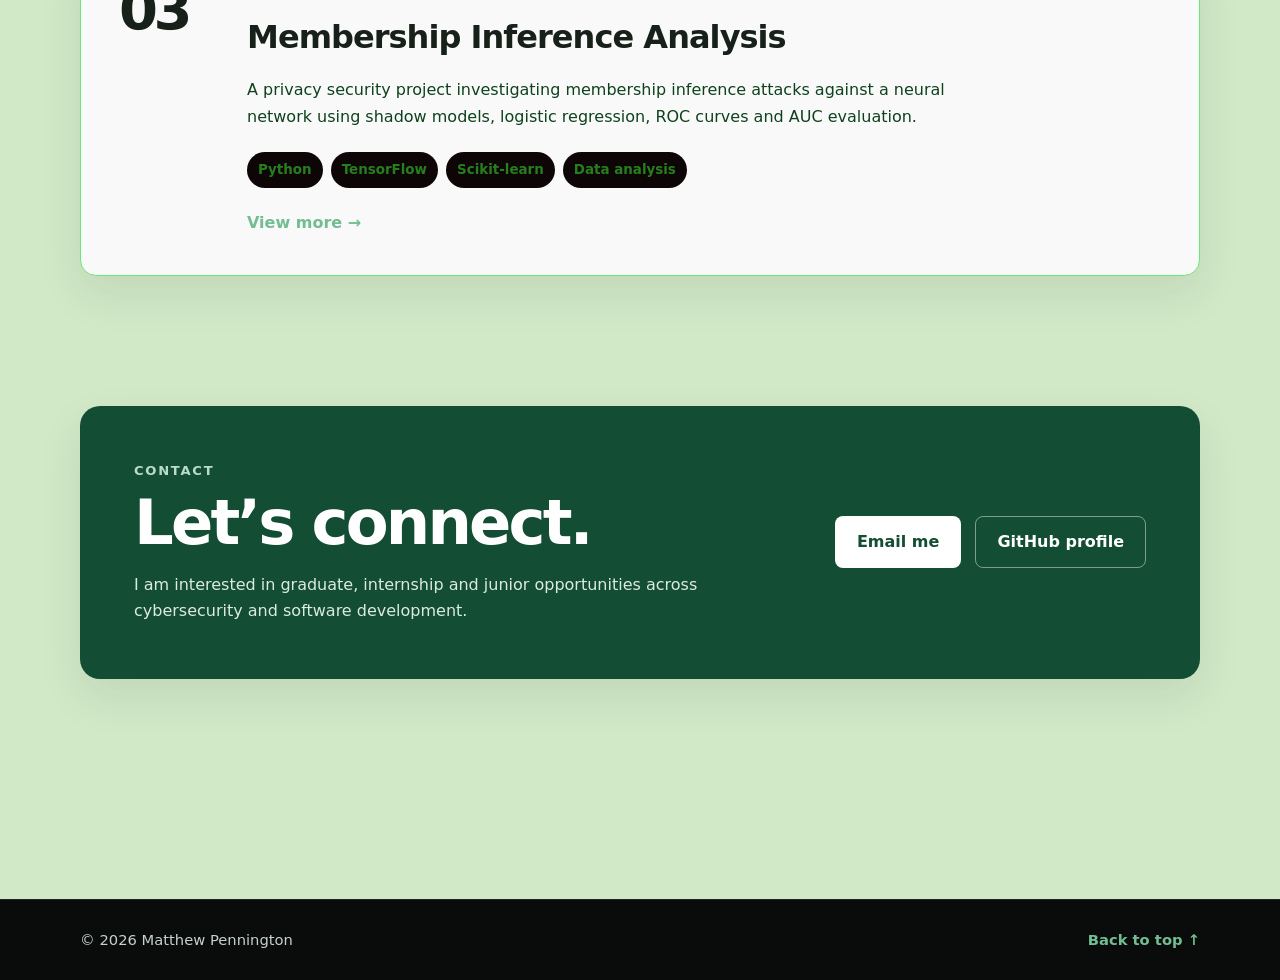
==== commit 32be89eb: "Revert manga-inspired redesign Restore the portfolio to the exact repository tree from before the re" ====
--- a/index.html
+++ b/index.html
@@ -3,23 +3,27 @@
 
 <head>
     <meta charset="UTF-8">
-    <meta name="viewport" content="width=device-width, initial-scale=1.0">
-    <meta name="description"
+    <meta name="viewport"
         content="Cybersecurity portfolio of Matthew Pennington, featuring security, Python, Flutter and software development projects.">
 
+
+    <meta name="Matthew Pennington Resume" content="Content bio here later">
+
     <title>Matthew Pennington | Cybersecurity & Software Development</title>
+
+
 
     <link rel="stylesheet" href="style.css">
     <script src="script.js" defer></script>
+
 </head>
 
-<body class="home-page">
+<body>
     <header class="site-header">
         <nav class="navbar container" aria-label="Main navigation">
             <a class="logo" href="#home" aria-label="Matthew Pennington home">
-                <span class="logo-mark">MP</span><span class="logo-dot">.</span>
+                MP<span>.</span>
             </a>
-
             <button class="menu-button" type="button" aria-label="Open navigation menu" aria-expanded="false"
                 aria-controls="navigation-links">
                 <span></span>
@@ -41,75 +45,55 @@
 
     <main>
         <section class="hero" id="home">
-            <div class="container hero-grid">
-                <div class="hero-content" data-reveal>
-                    <p class="eyebrow">Cybersecurity &amp; Software Development</p>
-
-                    <h1>
-                        <span>Matthew</span>
-                        <span>Pennington.</span>
-                    </h1>
-
-                    <p class="hero-summary">
-                        I’m a 4th year Macquarie University student building secure,
-                        practical software solutions with Python, Flutter,
-                        Firebase.
-                    </p>
-
-                    <div class="hero-actions">
-                        <a class="button button-primary" href="projects.html">
-                            View my projects
-                        </a>
-
-                        <a class="button button-secondary" href="Matthew-Pennington-Resume.pdf" target="_blank"
-                            rel="noopener">
-                            View résumé
-                        </a>
-                    </div>
-
-                    <div class="quick-links" aria-label="Profile links">
-                        <a href="https://github.com/MatthewP101" target="_blank" rel="noopener">
-                            GitHub <span aria-hidden="true">↗</span>
-                        </a>
-
-                        <a href="https://linkedin.com/in/matthew-pennington-b09b14423/" target="_blank" rel="noopener">
-                            LinkedIn <span aria-hidden="true">↗</span>
-                        </a>
-                    </div>
-                </div>
-
-                <div class="hero-art" aria-hidden="true" data-reveal>
-                    <div class="art-panel art-panel-main">
-                        <span class="art-code">VOL. 01 / 2026</span>
-                        <strong>BUILD</strong>
-                        <span class="art-caption">SECURE + PRACTICAL</span>
-                    </div>
-
-                    <div class="art-panel art-panel-side">
-                        <span>CODE</span>
-                        <span>SECURITY</span>
-                        <span>DESIGN</span>
-                    </div>
-
-                    <div class="art-panel art-panel-number">04</div>
-
-                    <div class="art-burst">
-                        <span>CREATE</span>
-                    </div>
-                </div>
-            </div>
-        </section>
-
-        <section class="section chapter-section" id="about">
+            <div class="container hero-content">
+                <p class="eyebrow">
+                    Cybersecurity & Software Development
+                </p>
+
+                <h1>
+                    <span>Matthew Pennington.</span>
+                </h1>
+
+                <p class="hero-summary">
+                    I’m a 4th year Macquarie University student building secure,
+                    practical software solutions with Python, Flutter,
+                    Firebase.
+                </p>
+
+                <div class="hero-actions">
+                    <a class="button button-primary" href="projects.html">
+                        View my projects
+                    </a>
+
+                    <a class="button button-secondary" href="Matthew-Pennington-Resume.pdf" target="_blank"
+                        rel="noopener">
+                        View résumé
+                    </a>
+                </div>
+
+                <div class="quick-links" aria-label="Profile links">
+                    <a href="https://github.com/MatthewP101" target="_blank" rel="noopener">
+                        GitHub
+                    </a>
+
+                    <a href="https://linkedin.com/in/matthew-pennington-b09b14423/" target="_blank" rel="noopener"
+                        aria-label="Profile links">
+                        LinkedIn
+                    </a>
+                </div>
+            </div>
+        </section>
+        <section class="section" id="about">
             <div class="container two-column">
-                <div class="section-heading" data-reveal>
-                    <span class="chapter-number" aria-hidden="true">CH. 01</span>
+                <div>
                     <p class="section-label">About me</p>
 
-                    <h2>Building software for everyday use.</h2>
-                </div>
-
-                <div class="about-copy manga-copy-panel" data-reveal>
+                    <h2>
+                        Building software for everyday use.
+                    </h2>
+                </div>
+
+                <div class="about-copy">
                     <p>
                         I am a 4th Year cybersecurity and software development student
                         with experience designing desktop tools, mobile
@@ -128,19 +112,16 @@
                 </div>
             </div>
         </section>
-
-        <section class="section section-alt chapter-section" id="skills">
+        <section class="section section-alt" id="skills">
             <div class="container">
-                <div class="section-heading" data-reveal>
-                    <span class="chapter-number" aria-hidden="true">CH. 02</span>
-                    <p class="section-label">Technical skills</p>
-
-                    <h2>Tools and technologies I work with.</h2>
-                </div>
+                <p class="section-label">Technical skills</p>
+
+                <h2>
+                    Tools and technologies I work with.
+                </h2>
 
                 <div class="skills-grid">
-                    <article class="skill-card" data-reveal>
-                        <span class="card-index" aria-hidden="true">01</span>
+                    <article class="skill-card">
                         <h3>Programming</h3>
 
                         <ul class="tag-list">
@@ -152,8 +133,7 @@
                         </ul>
                     </article>
 
-                    <article class="skill-card" data-reveal>
-                        <span class="card-index" aria-hidden="true">02</span>
+                    <article class="skill-card">
                         <h3>Cybersecurity</h3>
 
                         <ul class="tag-list">
@@ -165,8 +145,7 @@
                         </ul>
                     </article>
 
-                    <article class="skill-card" data-reveal>
-                        <span class="card-index" aria-hidden="true">03</span>
+                    <article class="skill-card">
                         <h3>Development</h3>
 
                         <ul class="tag-list">
@@ -182,24 +161,20 @@
             </div>
         </section>
 
-        <section class="section chapter-section" id="projects">
+        <section class="section" id="projects">
             <div class="container">
-                <div class="section-heading project-section-heading" data-reveal>
-                    <div>
-                        <span class="chapter-number" aria-hidden="true">CH. 03</span>
-                        <p class="section-label">Selected work</p>
-                        <h2>Projects</h2>
-                    </div>
-
-                    <a class="text-link all-projects-link" href="projects.html">Open full project archive →</a>
-                </div>
+                <p class="section-label">Selected work</p>
+
+                <h2>Projects</h2>
 
                 <div class="projects-grid">
-                    <article class="project-card" data-reveal>
+                    <article class="project-card">
                         <div class="project-number">01</div>
 
                         <div class="project-content">
-                            <p class="project-type">Python desktop application</p>
+                            <p class="project-type">
+                                Python desktop application
+                            </p>
 
                             <h3>AluShapes Die Management System</h3>
 
@@ -224,11 +199,13 @@
                         </div>
                     </article>
 
-                    <article class="project-card" data-reveal>
+                    <article class="project-card">
                         <div class="project-number">02</div>
 
                         <div class="project-content">
-                            <p class="project-type">Flutter mobile application</p>
+                            <p class="project-type">
+                                Flutter mobile application
+                            </p>
 
                             <h3>Quarie Cards</h3>
 
@@ -252,11 +229,13 @@
                         </div>
                     </article>
 
-                    <article class="project-card" data-reveal>
+                    <article class="project-card">
                         <div class="project-number">03</div>
 
                         <div class="project-content">
-                            <p class="project-type">Machine-learning security</p>
+                            <p class="project-type">
+                                Machine-learning security
+                            </p>
 
                             <h3>Membership Inference Analysis</h3>
 
@@ -284,9 +263,8 @@
         </section>
 
         <section class="section contact-section" id="contact">
-            <div class="container contact-card" data-reveal>
+            <div class="container contact-card">
                 <div>
-                    <span class="chapter-number" aria-hidden="true">FINAL CH.</span>
                     <p class="section-label">Contact</p>
 
                     <h2>Let’s connect.</h2>
@@ -311,14 +289,15 @@
             </div>
         </section>
     </main>
-
     <footer class="site-footer">
         <div class="container footer-content">
-            <p>© <span id="current-year"></span> Matthew Pennington</p>
-            <p class="footer-volume">END OF VOLUME 01</p>
+            <p>
+                © <span id="current-year"></span> Matthew Pennington
+            </p>
+
             <a href="#home">Back to top ↑</a>
         </div>
     </footer>
 </body>
 
-</html>
+</html>
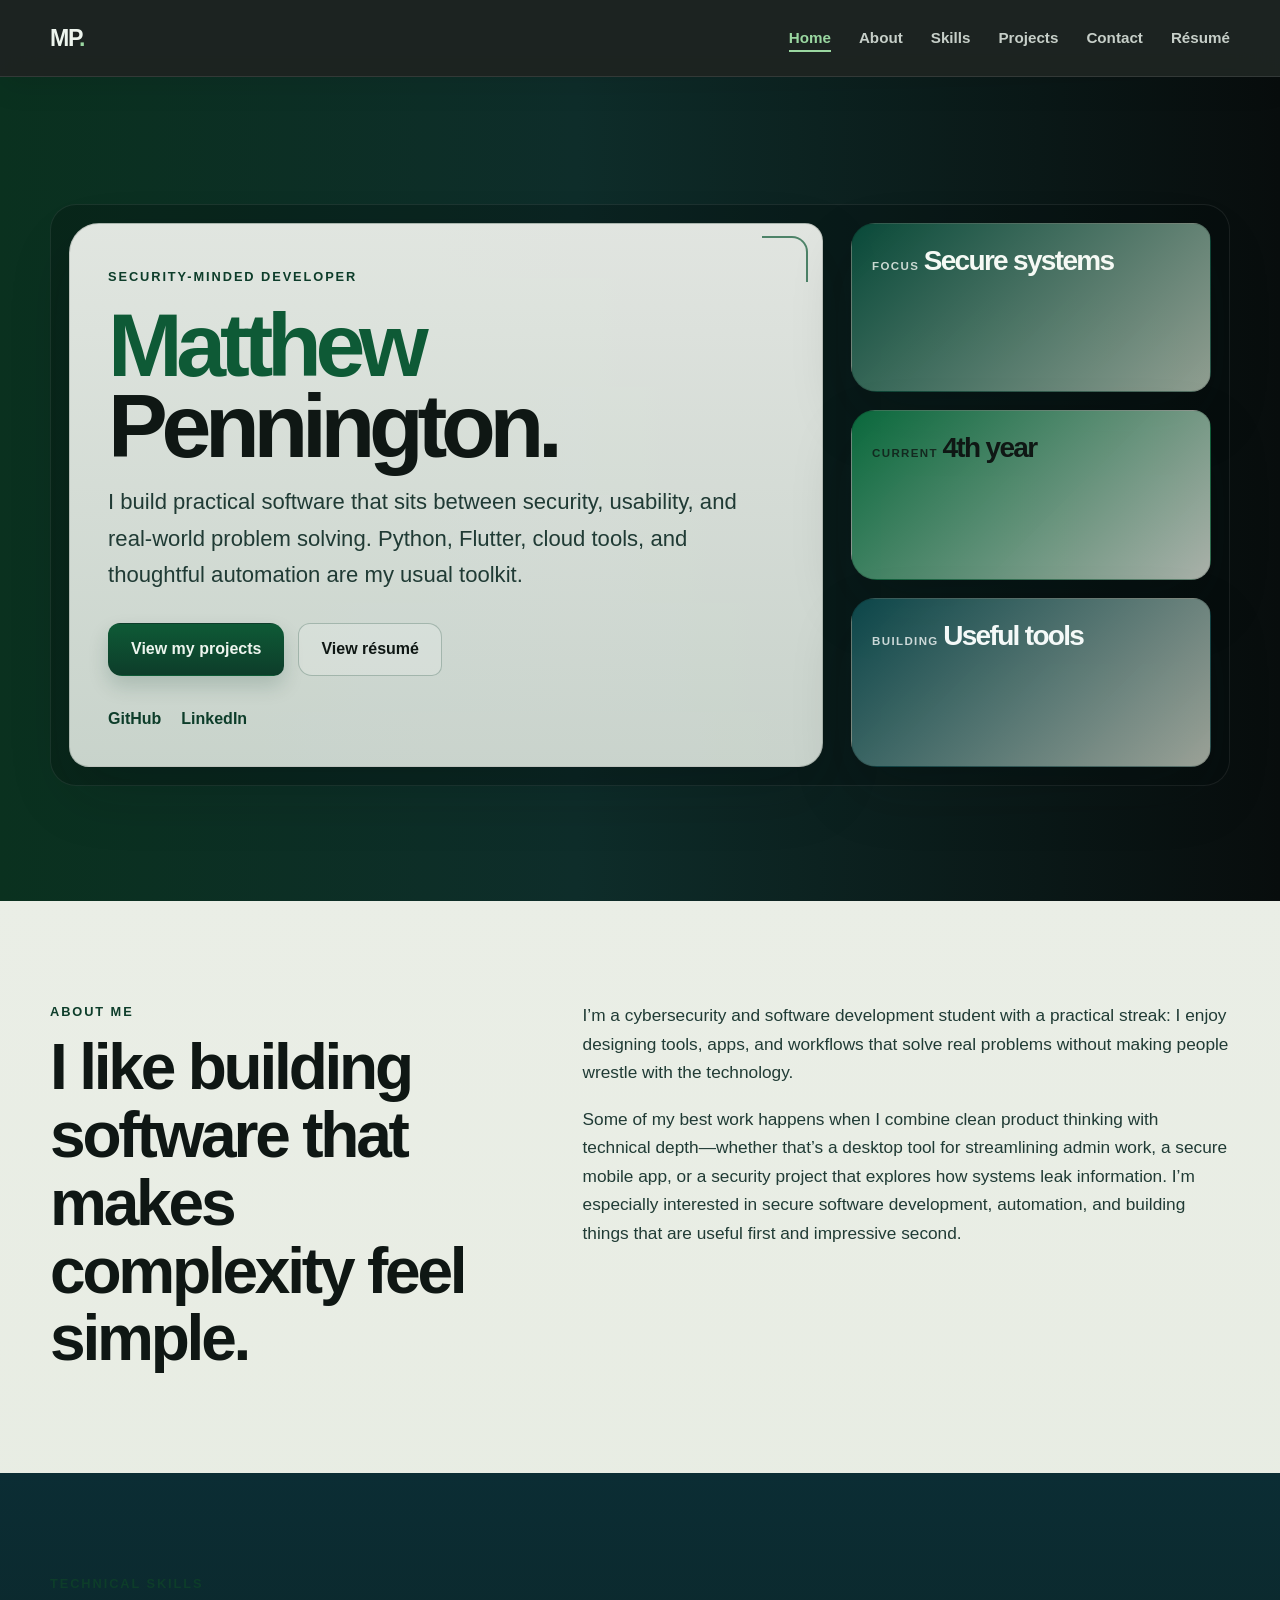
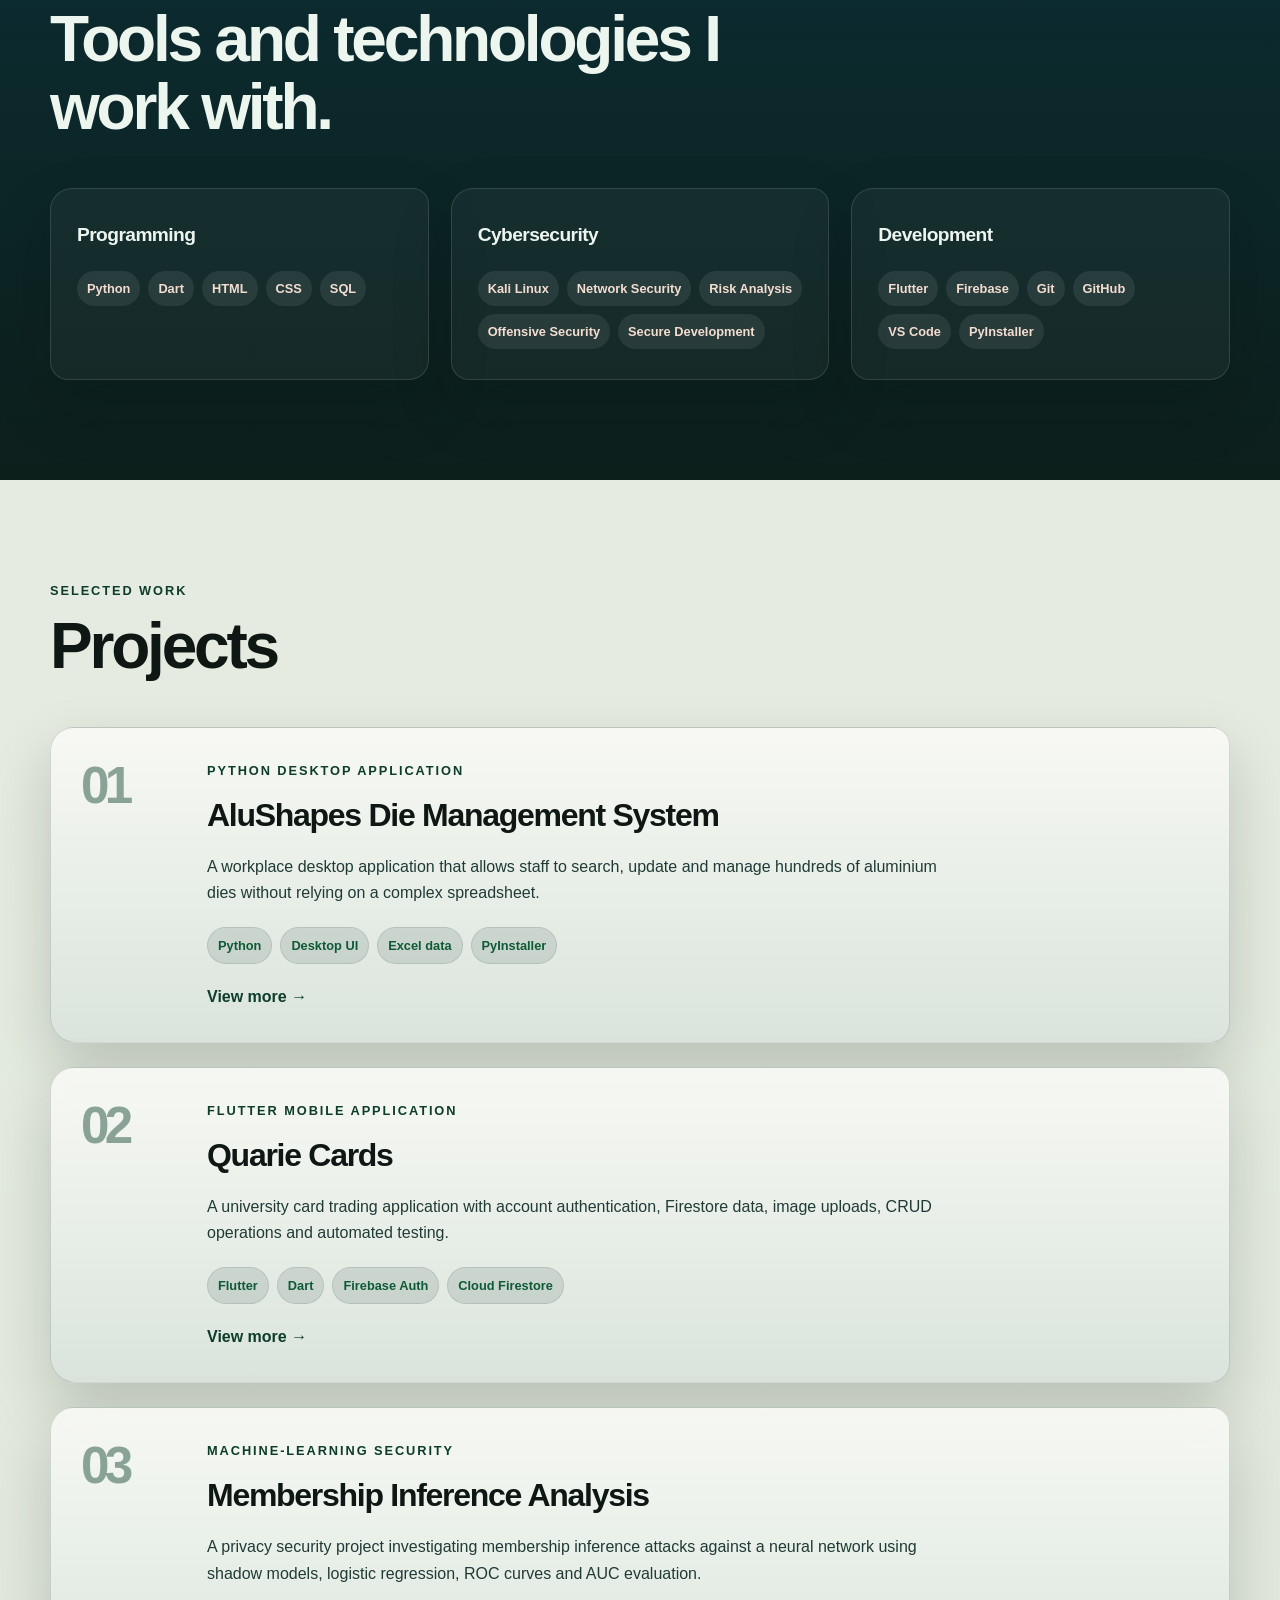
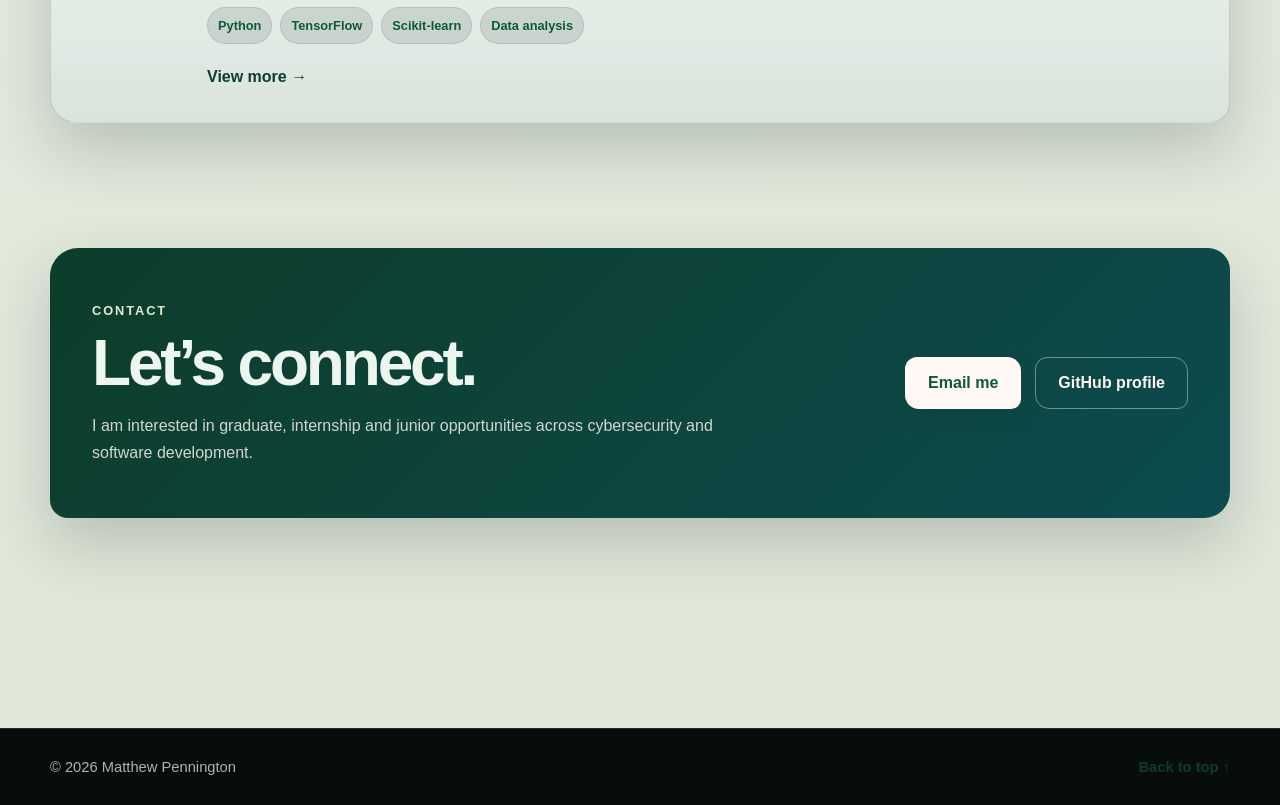
==== commit a322882e: "merge attempt" ====
--- a/index.html
+++ b/index.html
@@ -44,75 +44,88 @@
     </header>
 
     <main>
-        <section class="hero" id="home">
-            <div class="container hero-content">
-                <p class="eyebrow">
-                    Cybersecurity & Software Development
-                </p>
-
-                <h1>
-                    <span>Matthew Pennington.</span>
-                </h1>
-
-                <p class="hero-summary">
-                    I’m a 4th year Macquarie University student building secure,
-                    practical software solutions with Python, Flutter,
-                    Firebase.
-                </p>
-
-                <div class="hero-actions">
-                    <a class="button button-primary" href="projects.html">
-                        View my projects
-                    </a>
-
-                    <a class="button button-secondary" href="Matthew-Pennington-Resume.pdf" target="_blank"
-                        rel="noopener">
-                        View résumé
-                    </a>
-                </div>
-
-                <div class="quick-links" aria-label="Profile links">
-                    <a href="https://github.com/MatthewP101" target="_blank" rel="noopener">
-                        GitHub
-                    </a>
-
-                    <a href="https://linkedin.com/in/matthew-pennington-b09b14423/" target="_blank" rel="noopener"
-                        aria-label="Profile links">
-                        LinkedIn
-                    </a>
-                </div>
-            </div>
-        </section>
-        <section class="section" id="about">
+        <section class="hero reveal" id="home">
+            <div class="container hero-shell">
+                <div class="hero-content reveal">
+                    <p class="eyebrow">
+                        Security-minded developer
+                    </p>
+
+                    <h1>
+                        <span>Matthew</span><br>
+                        Pennington.
+                    </h1>
+
+                    <p class="hero-summary">
+                        I build practical software that sits between security, usability, and real-world problem solving.
+                        Python, Flutter, cloud tools, and thoughtful automation are my usual toolkit.
+                    </p>
+
+                    <div class="hero-actions">
+                        <a class="button button-primary" href="projects.html">
+                            View my projects
+                        </a>
+
+                        <a class="button button-secondary" href="Matthew-Pennington-Resume.pdf" target="_blank"
+                            rel="noopener">
+                            View résumé
+                        </a>
+                    </div>
+
+                    <div class="quick-links" aria-label="Profile links">
+                        <a href="https://github.com/MatthewP101" target="_blank" rel="noopener">
+                            GitHub
+                        </a>
+
+                        <a href="https://linkedin.com/in/matthew-pennington-b09b14423/" target="_blank" rel="noopener"
+                            aria-label="LinkedIn profile">
+                            LinkedIn
+                        </a>
+                    </div>
+                </div>
+
+                <aside class="hero-aside reveal" aria-label="Quick profile overview">
+                    <div class="mini-panel reveal">
+                        <small>Focus</small>
+                        <strong>Secure systems</strong>
+                    </div>
+                    <div class="mini-panel reveal">
+                        <small>Current</small>
+                        <strong>4th year</strong>
+                    </div>
+                    <div class="mini-panel reveal">
+                        <small>Building</small>
+                        <strong>Useful tools</strong>
+                    </div>
+                </aside>
+            </div>
+        </section>
+        <section class="section reveal" id="about">
             <div class="container two-column">
                 <div>
                     <p class="section-label">About me</p>
 
                     <h2>
-                        Building software for everyday use.
+                        I like building software that makes complexity feel simple.
                     </h2>
                 </div>
 
                 <div class="about-copy">
                     <p>
-                        I am a 4th Year cybersecurity and software development student
-                        with experience designing desktop tools, mobile
-                        applications and machine-learning security projects.
+                        I’m a cybersecurity and software development student with a practical streak: I enjoy designing tools,
+                        apps, and workflows that solve real problems without making people wrestle with the technology.
                     </p>
 
                     <p>
-                        I enjoy developing software that enables everyone to use complex technology efficiently and with
-                        ease.
-                        Simple automation applications has saved me hours of time,
-                        developing tools for others to hear how much easier their work has become very rewarding.
-                        My current interests include secure software
-                        development, offensive security, automation and
-                        practical business applications.
-                    </p>
-                </div>
-            </div>
-        </section>
-        <section class="section section-alt" id="skills">
+                        Some of my best work happens when I combine clean product thinking with technical depth—whether that’s
+                        a desktop tool for streamlining admin work, a secure mobile app, or a security project that explores how
+                        systems leak information. I’m especially interested in secure software development, automation, and
+                        building things that are useful first and impressive second.
+                    </p>
+                </div>
+            </div>
+        </section>
+        <section class="section section-alt reveal" id="skills">
             <div class="container">
                 <p class="section-label">Technical skills</p>
 
@@ -121,7 +134,7 @@
                 </h2>
 
                 <div class="skills-grid">
-                    <article class="skill-card">
+                    <article class="skill-card reveal">
                         <h3>Programming</h3>
 
                         <ul class="tag-list">
@@ -133,7 +146,7 @@
                         </ul>
                     </article>
 
-                    <article class="skill-card">
+                    <article class="skill-card reveal">
                         <h3>Cybersecurity</h3>
 
                         <ul class="tag-list">
@@ -145,7 +158,7 @@
                         </ul>
                     </article>
 
-                    <article class="skill-card">
+                    <article class="skill-card reveal">
                         <h3>Development</h3>
 
                         <ul class="tag-list">
@@ -161,14 +174,14 @@
             </div>
         </section>
 
-        <section class="section" id="projects">
+        <section class="section reveal" id="projects">
             <div class="container">
                 <p class="section-label">Selected work</p>
 
                 <h2>Projects</h2>
 
                 <div class="projects-grid">
-                    <article class="project-card">
+                    <article class="project-card reveal">
                         <div class="project-number">01</div>
 
                         <div class="project-content">
@@ -199,7 +212,7 @@
                         </div>
                     </article>
 
-                    <article class="project-card">
+                    <article class="project-card reveal">
                         <div class="project-number">02</div>
 
                         <div class="project-content">
@@ -229,7 +242,7 @@
                         </div>
                     </article>
 
-                    <article class="project-card">
+                    <article class="project-card reveal">
                         <div class="project-number">03</div>
 
                         <div class="project-content">
@@ -262,8 +275,8 @@
             </div>
         </section>
 
-        <section class="section contact-section" id="contact">
-            <div class="container contact-card">
+        <section class="section contact-section reveal" id="contact">
+            <div class="container contact-card reveal">
                 <div>
                     <p class="section-label">Contact</p>
 
--- a/style.css
+++ b/style.css
@@ -1,16 +1,22 @@
-/* colour variables make the design easy to change */
 :root {
-    --background: #d2e9c8;
-    --surface: #faf9fa;
-    --surface-dark: #101713;
-    --text: #172019;
-    --text-light: #0e421d;
-    --accent: #134d33;
-    --accent-hover: #0f3d2a;
-    --accent-soft: #0a3a1c;
-    --border: #6ce67e;
-    --shadow: 0 18px 45px rgba(18, 35, 25, 0.09);
-    --max-width: 1120px;
+    --bg: #dfe7d8;
+    --paper: #f3efe7;
+    --paper-strong: #e7e5dd;
+    --ink: #0f1714;
+    --ink-soft: #203b35;
+    --panel: #d9e5d0;
+    --panel-alt: #c8d9ce;
+    --panel-warm: #d7dbcf;
+    --highlight: #d5d8d0;
+    --highlight-strong: #f3f5ef;
+    --forest: #0e5a36;
+    --forest-mid: #0b7d46;
+    --forest-deep: #0d3d2a;
+    --teal: #0d4b4f;
+    --teal-deep: #0b2d34;
+    --shadow: 0 26px 60px rgba(8, 16, 14, 0.18);
+    --line: rgba(9, 19, 17, 0.16);
+    --max-width: 1180px;
 }
 
 * {
@@ -21,21 +27,21 @@
 
 html {
     scroll-behavior: smooth;
-    scroll-padding-top: 90px;
+    scroll-padding-top: 100px;
 }
 
 body {
-    background: var(--background);
-    color: var(--text);
-    font-family:
-        Inter,
-        ui-sans-serif,
-        system-ui,
-        -apple-system,
-        BlinkMacSystemFont,
-        "Segoe UI",
-        sans-serif;
+    background:
+        linear-gradient(180deg, #edf0ea 0%, var(--bg) 100%);
+    color: var(--ink);
+    font-family: Inter, "Segoe UI", sans-serif;
     line-height: 1.65;
+    overflow-x: hidden;
+}
+
+section[id],
+footer {
+    scroll-margin-top: 100px;
 }
 
 a {
@@ -50,6 +56,11 @@
 
 ul {
     list-style: none;
+}
+
+img {
+    max-width: 100%;
+    display: block;
 }
 
 .container {
@@ -61,30 +72,10 @@
     position: sticky;
     top: 0;
     z-index: 1000;
-    background: rgba(10, 12, 11, 0.96);
+    background: rgba(10, 18, 16, 0.92);
+    backdrop-filter: blur(18px);
     border-bottom: 1px solid rgba(255, 255, 255, 0.1);
-    backdrop-filter: blur(14px);
-}
-
-.logo {
-    color: #ffffff;
-}
-
-.logo span {
-    color: #55a878;
-}
-
-.nav-links a {
-    color: #d5ddd8;
-}
-
-.nav-links a:hover,
-.nav-links a:focus-visible {
-    color: #55a878;
-}
-
-.menu-button span {
-    background: #ffffff;
+    box-shadow: 0 10px 30px rgba(10, 18, 16, 0.08);
 }
 
 .navbar {
@@ -95,33 +86,53 @@
 }
 
 .logo {
-    font-size: 1.4rem;
-    font-weight: 800;
-    letter-spacing: -0.05em;
+    color: #edf5ee;
+    font-size: 1.45rem;
+    font-weight: 900;
+    letter-spacing: -0.06em;
 }
 
 .logo span {
-    color: var(--accent);
+    color: #9ad7a1;
 }
 
 .nav-links {
     display: flex;
     align-items: center;
-    gap: 30px;
+    gap: 28px;
 }
 
 .nav-links a {
-    color: var(--text-light);
+    color: rgba(237, 245, 238, 0.82);
     font-size: 0.95rem;
-    font-weight: 650;
-    transition:
-        color 160ms ease,
-        transform 160ms ease;
+    font-weight: 700;
+    position: relative;
+    transition: color 160ms ease, transform 160ms ease;
+}
+
+.nav-links a::after {
+    content: "";
+    position: absolute;
+    left: 0;
+    bottom: -6px;
+    width: 100%;
+    height: 2px;
+    background: currentColor;
+    transform: scaleX(0);
+    transform-origin: left;
+    transition: transform 180ms ease;
+}
+
+.nav-links a:hover::after,
+.nav-links a:focus-visible::after,
+.nav-links a.active::after {
+    transform: scaleX(1);
 }
 
 .nav-links a:hover,
-.nav-links a:focus-visible {
-    color: var(--accent);
+.nav-links a:focus-visible,
+.nav-links a.active {
+    color: #9ad7a1;
 }
 
 .menu-button {
@@ -131,6 +142,7 @@
     background: transparent;
     border: 0;
     cursor: pointer;
+    transition: transform 180ms ease;
 }
 
 .menu-button span {
@@ -138,59 +150,102 @@
     width: 24px;
     height: 2px;
     margin: 5px auto;
-    background: var(--text);
-    transition: 180ms ease;
+    background: #fff5ee;
+    border-radius: 999px;
+    transition: transform 180ms ease, opacity 180ms ease;
+}
+
+.menu-button.is-open {
+    transform: rotate(90deg);
+}
+
+.menu-button.is-open span:nth-child(1) {
+    transform: translateY(7px) rotate(45deg);
+}
+
+.menu-button.is-open span:nth-child(2) {
+    opacity: 0;
+}
+
+.menu-button.is-open span:nth-child(3) {
+    transform: translateY(-7px) rotate(-45deg);
 }
 
 .hero {
     min-height: calc(100vh - 76px);
     display: grid;
     align-items: center;
-    background:
-        radial-gradient(
-            circle at 80% 18%,
-            rgba(23, 79, 55, 0.13),
-            transparent 32%
-        ),
-        linear-gradient(
-            180deg,
-            #f8faf7 0%,
-            var(--background) 100%
-        );
+    padding: 42px 0 30px;
+    background: linear-gradient(90deg, #0a311f 0%, #0e2d2a 45%, #080d0d 100%);
+}
+
+.hero-shell {
+    display: grid;
+    grid-template-columns: minmax(0, 1.5fr) minmax(260px, 360px);
+    gap: 28px;
+    align-items: stretch;
+    padding: 18px;
+    background: rgba(7, 13, 13, 0.26);
+    border-radius: 26px;
+    border: 1px solid rgba(255, 255, 255, 0.08);
+}
+
+.hero-content,
+.hero-aside .mini-panel,
+.project-card,
+.skill-card,
+.contact-card {
+    box-shadow: var(--shadow);
 }
 
 .hero-content {
-    max-width: 900px;
-    padding-block: 100px;
+    position: relative;
+    padding: 42px 38px 34px;
+    background: linear-gradient(180deg, rgba(244, 246, 241, 0.92), rgba(222, 231, 223, 0.9));
+    border: 1px solid var(--line);
+    border-radius: 30px 18px 24px 20px;
+    transform: rotate(-0.8deg);
+}
+
+.hero-content::before {
+    content: "";
+    position: absolute;
+    inset: 12px 14px auto auto;
+    width: 44px;
+    height: 44px;
+    border-top: 2px solid rgba(15, 90, 54, 0.7);
+    border-right: 2px solid rgba(15, 90, 54, 0.7);
+    border-radius: 0 16px 0 0;
 }
 
 .eyebrow,
 .section-label,
 .project-type {
-    color: var(--accent);
-    font-size: 0.82rem;
-    font-weight: 800;
-    letter-spacing: 0.13em;
+    color: var(--forest-deep);
+    font-size: 0.8rem;
+    font-weight: 900;
+    letter-spacing: 0.15em;
     text-transform: uppercase;
 }
 
 .hero h1 {
-    max-width: 850px;
-    margin-top: 16px;
-    font-size: clamp(3rem, 8vw, 6.8rem);
-    line-height: 0.98;
-    letter-spacing: -0.065em;
+    max-width: 720px;
+    margin-top: 18px;
+    font-size: clamp(3.05rem, 7vw, 6.3rem);
+    line-height: 0.9;
+    letter-spacing: -0.07em;
 }
 
 .hero h1 span {
-    color: var(--accent);
+    display: inline-block;
+    color: var(--forest);
 }
 
 .hero-summary {
-    max-width: 720px;
-    margin-top: 28px;
-    color: var(--text-light);
-    font-size: clamp(1.05rem, 2vw, 1.3rem);
+    max-width: 680px;
+    margin-top: 18px;
+    color: var(--ink-soft);
+    font-size: clamp(1.05rem, 1.8vw, 1.38rem);
 }
 
 .hero-actions,
@@ -198,7 +253,7 @@
     display: flex;
     flex-wrap: wrap;
     gap: 14px;
-    margin-top: 36px;
+    margin-top: 30px;
 }
 
 .button {
@@ -206,14 +261,27 @@
     display: inline-flex;
     align-items: center;
     justify-content: center;
-    padding: 12px 21px;
+    padding: 12px 22px;
     border: 1px solid transparent;
-    border-radius: 8px;
-    font-weight: 750;
-    transition:
-        transform 160ms ease,
-        background 160ms ease,
-        border-color 160ms ease;
+    border-radius: 12px 14px 10px 14px;
+    font-weight: 800;
+    position: relative;
+    overflow: hidden;
+    transition: transform 160ms ease, box-shadow 160ms ease, background 160ms ease;
+}
+
+.button::before {
+    content: "";
+    position: absolute;
+    inset: 0;
+    background: linear-gradient(120deg, transparent 0%, rgba(255, 255, 255, 0.22) 45%, transparent 100%);
+    transform: translateX(-110%);
+    transition: transform 260ms ease;
+}
+
+.button:hover::before,
+.button:focus-visible::before {
+    transform: translateX(110%);
 }
 
 .button:hover {
@@ -221,190 +289,258 @@
 }
 
 .button-primary {
-    background: var(--accent);
-    color: #ffffff;
+    background: linear-gradient(180deg, var(--forest) 0%, var(--forest-deep) 100%);
+    color: #edf5ee;
+    box-shadow: 0 10px 20px rgba(11, 61, 42, 0.18);
 }
 
 .button-primary:hover,
 .button-primary:focus-visible {
-    background: var(--accent-hover);
+    background: linear-gradient(180deg, var(--forest-mid) 0%, var(--forest) 100%);
 }
 
 .button-secondary {
-    background: var(--surface);
-    border-color: var(--border);
+    background: rgba(255, 255, 255, 0.18);
+    border-color: rgba(11, 61, 42, 0.25);
 }
 
 .button-secondary:hover,
 .button-secondary:focus-visible {
-    border-color: var(--accent);
+    border-color: rgba(11, 61, 42, 0.45);
 }
 
 .quick-links {
     display: flex;
-    gap: 24px;
-    margin-top: 34px;
+    flex-wrap: wrap;
+    gap: 20px;
+    margin-top: 30px;
 }
 
 .quick-links a,
 .text-link,
 .site-footer a {
-    color: #72bd91;
-    font-weight: 750;
+    color: var(--forest-deep);
+    font-weight: 800;
 }
 
 .quick-links a:hover,
 .text-link:hover,
 .site-footer a:hover {
     text-decoration: underline;
-    text-underline-offset: 4px;
-}
+    text-underline-offset: 5px;
+}
+
+.hero-aside {
+    display: grid;
+    gap: 18px;
+}
+
+.mini-panel {
+    padding: 22px 20px;
+    background: rgba(255, 255, 255, 0.32);
+    border: 1px solid var(--line);
+    border-radius: 24px 18px 20px 26px;
+    min-height: 120px;
+}
+
+.mini-panel:nth-child(1) {
+    background: linear-gradient(135deg, rgba(9, 79, 61, 0.9), rgba(198, 214, 196, 0.72));
+    color: #f5f9f4;
+    transform: rotate(1.2deg);
+}
+
+.mini-panel:nth-child(2) {
+    background: linear-gradient(135deg, rgba(11, 125, 70, 0.8), rgba(234, 240, 230, 0.72));
+    transform: rotate(-1deg);
+}
+
+.mini-panel:nth-child(3) {
+    background: linear-gradient(135deg, rgba(13, 75, 79, 0.9), rgba(218, 224, 209, 0.7));
+    color: #f4f9f8;
+    transform: rotate(1.5deg);
+}
+
+.mini-panel small {
+    display: inline-block;
+    margin-bottom: 8px;
+    color: inherit;
+    opacity: 0.8;
+    font-weight: 900;
+    letter-spacing: 0.12em;
+    text-transform: uppercase;
+    font-size: 0.72rem;
+}
+
+.mini-panel strong {
+    font-size: 1.75rem;
+    line-height: 1.05;
+    letter-spacing: -0.06em;
+}
+
 .section {
-    padding-block: 110px;
+    padding-block: 100px;
 }
 
 .section h2 {
-    max-width: 720px;
+    max-width: 760px;
     margin-top: 12px;
-    font-size: clamp(2.1rem, 5vw, 3.9rem);
-    line-height: 1.08;
-    letter-spacing: -0.045em;
+    font-size: clamp(2.2rem, 5vw, 4rem);
+    line-height: 1.06;
+    letter-spacing: -0.05em;
 }
 
 .two-column {
     display: grid;
     grid-template-columns: 0.85fr 1.15fr;
-    gap: 80px;
+    gap: 54px;
     align-items: start;
 }
 
 .about-copy {
-    color: var(--text-light);
+    color: var(--ink-soft);
     font-size: 1.08rem;
 }
 
 .about-copy p + p {
-    margin-top: 20px;
+    margin-top: 18px;
 }
 
 .section-alt {
-    background: var(--surface-dark);
-    color: #f3f7f4;
+    background: linear-gradient(180deg, #0b2d34 0%, #0d1f1b 100%);
+    color: #edf5ef;
 }
 
 .skills-grid {
     display: grid;
-    grid-template-columns: repeat(3, 1fr);
-    gap: 20px;
-    margin-top: 48px;
+    grid-template-columns: repeat(3, minmax(0, 1fr));
+    gap: 22px;
+    margin-top: 46px;
 }
 
 .skill-card {
-    padding: 30px;
+    padding: 30px 26px;
     border: 1px solid rgba(255, 255, 255, 0.12);
-    border-radius: 14px;
-    background: rgba(255, 255, 255, 0.045);
+    border-radius: 22px 16px 20px 18px;
+    background: rgba(243, 245, 239, 0.04);
+}
+
+.skill-card:nth-child(2) {
+    transform: rotate(0.6deg);
+}
+
+.skill-card:nth-child(3) {
+    transform: rotate(-0.6deg);
 }
 
 .skill-card h3 {
-    margin-bottom: 22px;
+    margin-bottom: 20px;
     font-size: 1.2rem;
+    letter-spacing: -0.03em;
 }
 
 .tag-list {
     display: flex;
     flex-wrap: wrap;
-    gap: 9px;
+    gap: 8px;
 }
 
 .tag-list li,
 .project-tech li {
-    padding: 7px 11px;
+    padding: 7px 10px;
     border-radius: 999px;
-    font-size: 0.84rem;
-    font-weight: 700;
+    font-size: 0.8rem;
+    font-weight: 800;
 }
 
 .tag-list li {
-    background: rgba(255, 255, 255, 0.09);
-    color: #dce9e0;
-}
+    background: rgba(255, 255, 255, 0.08);
+    color: #f3ddd1;
+}
+
 .projects-grid {
     display: grid;
     gap: 24px;
-    margin-top: 48px;
+    margin-top: 46px;
 }
 
 .project-card {
     display: grid;
     grid-template-columns: 100px 1fr;
-    gap: 28px;
-    padding: 38px;
-    background: var(--surface);
-    border: 1px solid var(--border);
-    border-radius: 16px;
-    box-shadow: var(--shadow);
-    transition:
-        transform 180ms ease,
-        border-color 180ms ease;
+    gap: 26px;
+    padding: 32px 30px;
+    background: linear-gradient(180deg, rgba(249, 250, 246, 0.9), rgba(216, 227, 220, 0.9));
+    border: 1px solid rgba(10, 18, 16, 0.14);
+    border-radius: 24px 18px 20px 26px;
+    transition: transform 180ms ease, box-shadow 180ms ease;
+}
+
+.project-card:nth-child(1) {
+    transform: rotate(-0.4deg);
+}
+
+.project-card:nth-child(2) {
+    transform: rotate(0.5deg);
+}
+
+.project-card:nth-child(3) {
+    transform: rotate(-0.3deg);
 }
 
 .project-card:hover {
     transform: translateY(-4px);
-    border-color: rgba(23, 79, 55, 0.45);
+    box-shadow: 0 16px 28px rgba(8, 16, 14, 0.12);
 }
 
 .project-number {
-    color: Srgba(43, 163, 111, 0.45);
-    font-size: 3.5rem;
-    font-weight: 850;
+    color: rgba(11, 61, 42, 0.45);
+    font-size: 3.2rem;
+    font-weight: 900;
     line-height: 1;
-    letter-spacing: -0.08em;
+    letter-spacing: -0.09em;
 }
 
 .project-content h3 {
-
-    margin-top: 7px;
-    font-size: clamp(1.45rem, 3vw, 2rem);
-    letter-spacing: -0.03em;
+    margin-top: 8px;
+    font-size: clamp(1.5rem, 2.5vw, 2rem);
+    letter-spacing: -0.04em;
 }
 
 .project-content > p:not(.project-type) {
     max-width: 760px;
-    margin-top: 14px;
-    color: var(--text-light);
+    margin-top: 12px;
+    color: var(--ink-soft);
 }
 
 .project-tech {
     display: flex;
     flex-wrap: wrap;
     gap: 8px;
-    margin-block: 22px;
+    margin-block: 20px;
 }
 
 .project-tech li {
-    background: rgb(14, 6, 6);
-    color: rgba(38, 129, 28, 0.986);
+    background: rgba(30, 61, 50, 0.12);
+    color: var(--forest);
+    border: 1px solid rgba(30, 61, 50, 0.12);
 }
 
 .contact-section {
-    padding-top: 20px;
+    padding-top: 25px;
 }
 
 .contact-card {
     display: grid;
     grid-template-columns: 1.2fr 0.8fr;
-    gap: 50px;
+    gap: 42px;
     align-items: center;
-    padding: 54px;
-    background: var(--accent);
-    color: #ffffff;
-    border-radius: 20px;
-    box-shadow: var(--shadow);
+    padding: 52px 42px;
+    background: linear-gradient(135deg, var(--forest-deep) 0%, var(--teal) 100%);
+    color: #edf5ef;
+    border-radius: 28px 22px 26px 18px;
 }
 
 .contact-card .section-label {
-    color: #b9dcc7;
+    color: #dfead5;
 }
 
 .contact-card h2 {
@@ -412,24 +548,29 @@
 }
 
 .contact-card p:not(.section-label) {
-    max-width: 650px;
-    margin-top: 15px;
-    color: #dcebe2;
+    max-width: 640px;
+    margin-top: 16px;
+    color: rgba(255, 246, 241, 0.82);
 }
 
 .contact-card .button-primary {
-    background: #ffffff;
-    color: var(--accent);
-}
-
-.contact-card .button-primary:hover {
-    background: #eef6f1;
+    background: #fff8f4;
+    color: var(--forest);
+}
+
+.contact-card .button-primary:hover,
+.contact-card .button-primary:focus-visible {
+    background: #f5ede7;
 }
 
 .contact-card .button-secondary {
-    color: #ffffff;
+    color: #fff6f1;
     background: transparent;
-    border-color: rgba(255, 255, 255, 0.45);
+    border-color: rgba(255, 255, 255, 0.4);
+}
+
+.contact-card .button-secondary::before {
+    background: linear-gradient(120deg, transparent 0%, rgba(255, 255, 255, 0.18) 45%, transparent 100%);
 }
 
 .contact-actions {
@@ -439,8 +580,8 @@
 
 .site-footer {
     margin-top: 110px;
-    padding-block: 28px;
-    background: #0a0c0b;
+    padding-block: 26px;
+    background: #070d0d;
     border-top: 1px solid rgba(255, 255, 255, 0.1);
 }
 
@@ -448,15 +589,122 @@
     display: flex;
     justify-content: space-between;
     gap: 20px;
-    color: #c7d0ca;
+    color: rgba(237, 245, 239, 0.72);
     font-size: 0.92rem;
 }
+
 :focus-visible {
-    outline: 3px solid rgba(23, 79, 55, 0.35);
+    outline: 3px solid rgba(20, 109, 71, 0.5);
     outline-offset: 4px;
 }
 
-/* tablet and mobile layouts */
+.projects-page-header {
+    padding: 82px 0 60px;
+    background: linear-gradient(135deg, var(--forest-deep) 0%, var(--teal) 100%);
+    color: #edf5ee;
+    border-bottom: 4px solid rgba(157, 215, 161, 0.9);
+}
+
+.projects-page-header h1 {
+    margin-top: 12px;
+    font-size: clamp(2.8rem, 7vw, 5rem);
+    letter-spacing: -0.07em;
+}
+
+.projects-introduction {
+    max-width: 680px;
+    margin-top: 18px;
+    color: rgba(237, 245, 238, 0.82);
+}
+
+.project-detail,
+.project-detail-alt {
+    padding: 38px 0;
+    background: rgba(223, 231, 216, 0.7);
+}
+
+.project-detail > .container,
+.project-detail-alt > .container {
+    padding: 36px 32px;
+    background: rgba(246, 249, 242, 0.88);
+    border: 1px solid var(--line);
+    border-radius: 24px 18px 26px 22px;
+    box-shadow: var(--shadow);
+}
+
+.project-detail-alt > .container {
+    background: rgba(209, 223, 213, 0.85);
+}
+
+.project-detail-heading h2 {
+    margin-top: 8px;
+    font-size: clamp(2rem, 5vw, 3rem);
+    letter-spacing: -0.05em;
+}
+
+.project-detail-heading p:not(.project-type) {
+    max-width: 720px;
+    margin-top: 14px;
+    color: var(--ink-soft);
+}
+
+.project-images {
+    display: grid;
+    grid-template-columns: repeat(2, minmax(0, 1fr));
+    gap: 18px;
+    margin-top: 30px;
+}
+
+.project-image {
+    width: 100%;
+    height: 320px;
+    object-fit:contain;
+    
+    border-radius: 14px;
+    box-shadow: var(--shadow);
+}
+
+.image-placeholder {
+    min-height: 260px;
+    display: grid;
+    place-items: center;
+    background: linear-gradient(135deg, rgba(11, 45, 37, 0.96), rgba(13, 75, 79, 0.9));
+    border: 1px solid rgba(255, 255, 255, 0.12);
+    border-radius: 18px 14px 20px 16px;
+    color: rgba(237, 245, 238, 0.72);
+    font-size: 0.92rem;
+    letter-spacing: 0.08em;
+    text-transform: uppercase;
+}
+
+.project-information {
+    display: grid;
+    grid-template-columns: 1.2fr 0.8fr;
+    gap: 36px;
+    margin-top: 30px;
+    padding-top: 24px;
+    border-top: 1px solid rgba(27, 23, 20, 0.12);
+}
+
+.project-information h3 {
+    margin-bottom: 10px;
+    color: var(--ink);
+}
+
+.project-information p {
+    color: var(--ink-soft);
+}
+
+.project-information .project-tech {
+    margin: 0;
+}
+
+.project-information .project-tech li {
+    background: rgba(11, 61, 42, 0.08);
+    color: var(--forest-deep);
+    border: 1px solid rgba(11, 61, 42, 0.18);
+}
+
 @media (max-width: 820px) {
     .menu-button {
         display: block;
@@ -472,9 +720,9 @@
         align-items: stretch;
         gap: 0;
         padding: 12px;
-        background: var(--surface);
-        border: 1px solid var(--border);
-        border-radius: 12px;
+        background: rgba(247, 240, 232, 0.98);
+        border: 1px solid var(--line);
+        border-radius: 14px;
         box-shadow: var(--shadow);
     }
 
@@ -484,13 +732,25 @@
 
     .nav-links a {
         display: block;
-        padding: 13px 12px;
-    }
-
+        padding: 12px 10px;
+        color: var(--ink);
+    }
+
+    .nav-links a::after {
+        display: none;
+    }
+
+    .hero-shell,
     .two-column,
-    .contact-card {
+    .contact-card,
+    .project-information,
+    .project-images {
         grid-template-columns: 1fr;
-        gap: 30px;
+        gap: 22px;
+    }
+
+    .hero-content {
+        transform: none;
     }
 
     .skills-grid {
@@ -499,6 +759,48 @@
 
     .contact-actions {
         justify-content: flex-start;
+    }
+}
+
+.reveal {
+    opacity: 0;
+    transform: translateY(18px);
+    transition: opacity 0.65s ease, transform 0.65s ease;
+}
+
+.reveal.visible {
+    opacity: 1;
+    transform: translateY(0);
+}
+
+::-webkit-scrollbar {
+    width: 12px;
+}
+
+::-webkit-scrollbar-track {
+    background: rgba(15, 23, 20, 0.08);
+}
+
+::-webkit-scrollbar-thumb {
+    background: rgba(11, 61, 42, 0.45);
+    border-radius: 999px;
+    border: 2px solid rgba(15, 23, 20, 0.06);
+}
+
+@media (prefers-reduced-motion: reduce) {
+    html {
+        scroll-behavior: auto;
+    }
+
+    *, *::before, *::after {
+        animation: none !important;
+        transition-duration: 0.01ms !important;
+        transition-delay: 0ms !important;
+    }
+
+    .reveal {
+        opacity: 1;
+        transform: none;
     }
 }
 
@@ -507,8 +809,12 @@
         width: min(calc(100% - 28px), var(--max-width));
     }
 
+    .hero {
+        padding-top: 20px;
+    }
+
     .hero-content {
-        padding-block: 78px;
+        padding: 28px 22px 24px;
     }
 
     .section {
@@ -517,16 +823,16 @@
 
     .project-card {
         grid-template-columns: 1fr;
-        gap: 14px;
-        padding: 27px;
+        gap: 12px;
+        padding: 24px 20px;
     }
 
     .project-number {
-        font-size: 2.6rem;
+        font-size: 2.7rem;
     }
 
     .contact-card {
-        padding: 32px 25px;
+        padding: 32px 24px;
     }
 
     .hero-actions .button,
@@ -538,106 +844,3 @@
         flex-direction: column;
     }
 }
-
-  /* projects page */
-
-.projects-page-header {
-    padding: 80px 0;
-    background: #101713;
-    color: white;
-    border-bottom: 6px solid #134d33;
-}
-
-.projects-page-header h1 {
-    margin-top: 10px;
-    font-size: 4rem;
-}
-
-.projects-introduction {
-    max-width: 700px;
-    margin-top: 20px;
-    color: #c9d5cd;
-}
-
-.project-detail,
-.project-detail-alt {
-    padding: 35px 0;
-    background: #d2e9c8;
-    color: white;
-}
-
-.project-detail > .container,
-.project-detail-alt > .container {
-    padding: 45px;
-    background: #101713;
-    border: 2px solid #134d33;
-    border-radius: 15px;
-}
-
-.project-detail-heading h2 {
-    margin-top: 8px;
-    font-size: 2.7rem;
-}
-
-.project-detail-heading p:not(.project-type) {
-    max-width: 750px;
-    margin-top: 15px;
-    color: #c9d5cd;
-}
-
-.project-images {
-    display: grid;
-    grid-template-columns: 1fr 1fr;
-    gap: 20px;
-    margin-top: 35px;
-}
-
-.image-placeholder {
-    min-height: 280px;
-    display: grid;
-    place-items: center;
-    background: #080b09;
-    border: 2px dashed #55a878;
-    border-radius: 10px;
-    color: #9db2a5;
-}
-
-.project-information {
-    display: grid;
-    grid-template-columns: 1.3fr 0.7fr;
-    gap: 50px;
-    margin-top: 35px;
-    padding-top: 30px;
-    border-top: 1px solid #385443;
-}
-
-.project-information h3 {
-    margin-bottom: 12px;
-    color: white;
-}
-
-.project-information p {
-    color: #c9d5cd;
-}
-
-.project-information .project-tech {
-    margin: 0;
-}
-
-.project-information .project-tech li {
-    background: #162a1d;
-    color: #8bd3a9;
-    border: 1px solid #356b4b;
-}
-
-@media (max-width: 820px) {
-    .project-images,
-    .project-information {
-        grid-template-columns: 1fr;
-    }
-
-    .project-detail > .container,
-    .project-detail-alt > .container {
-        padding: 30px;
-    }
-}
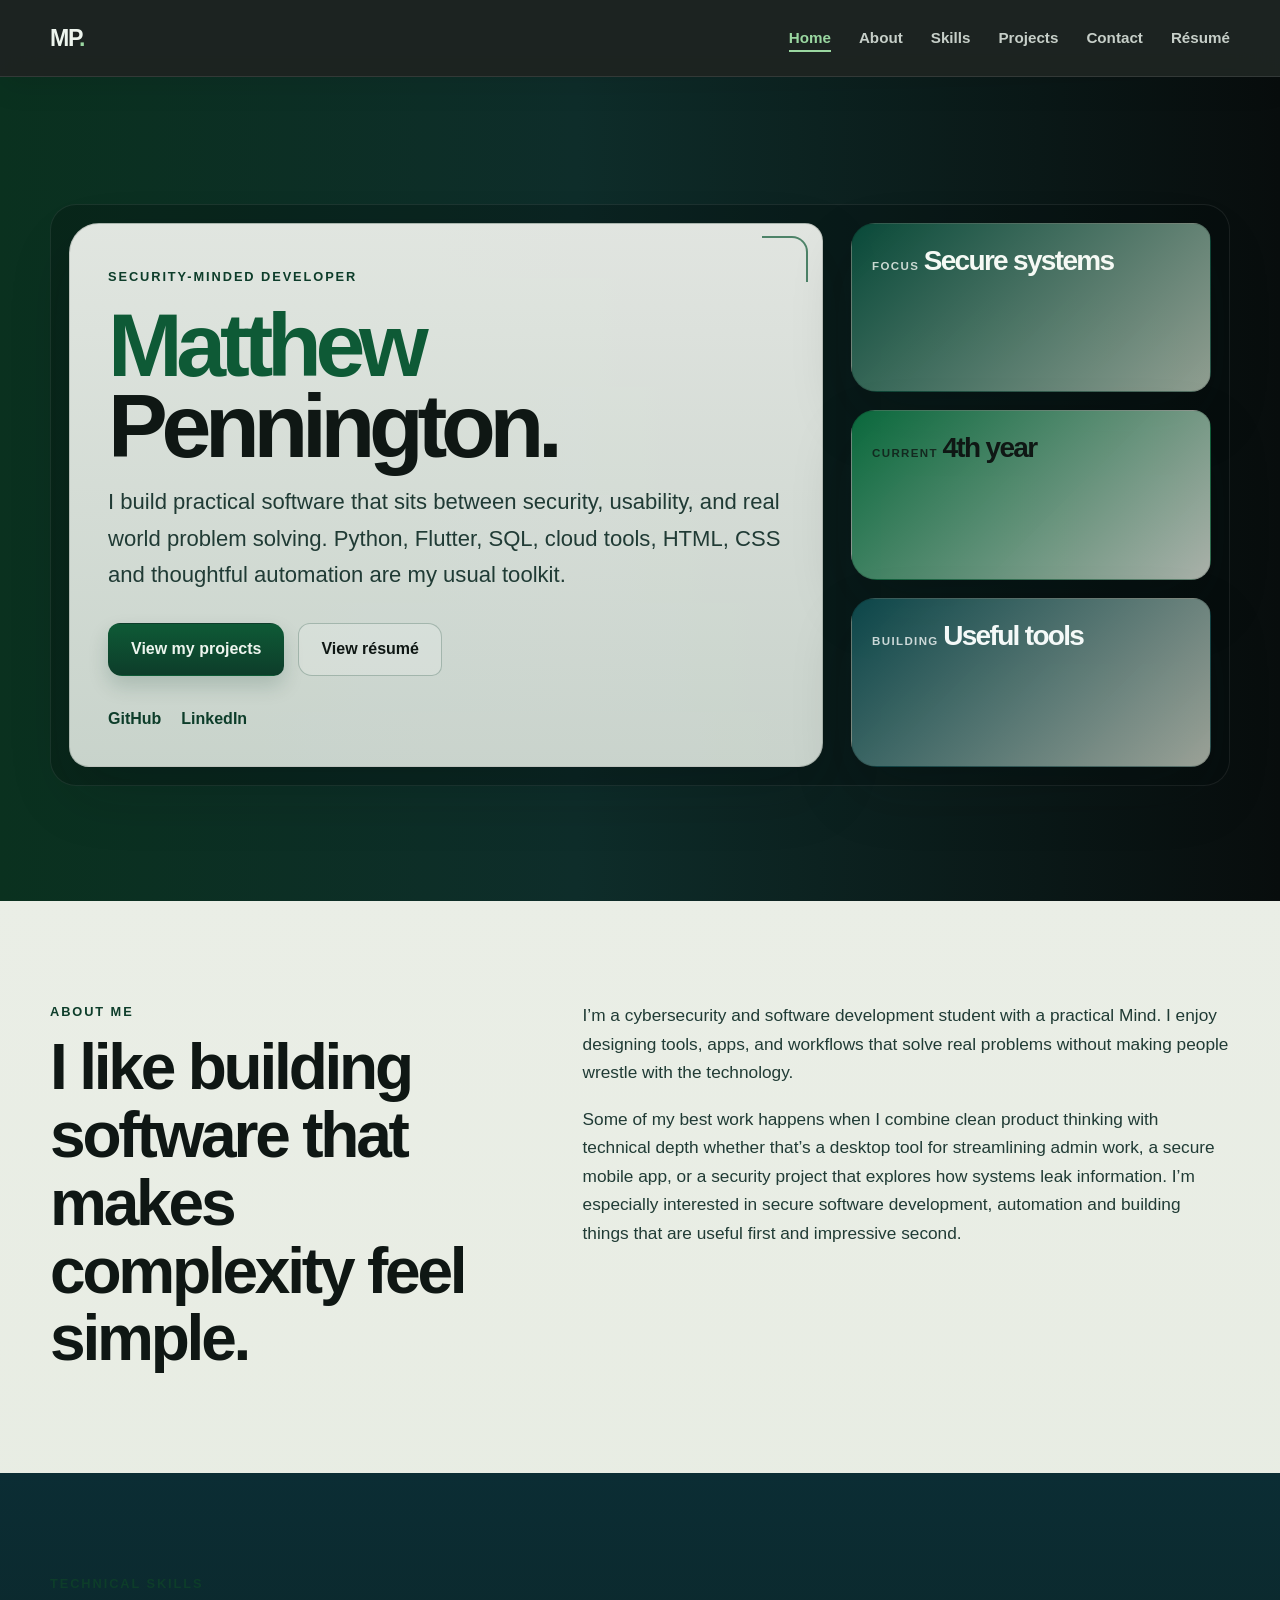
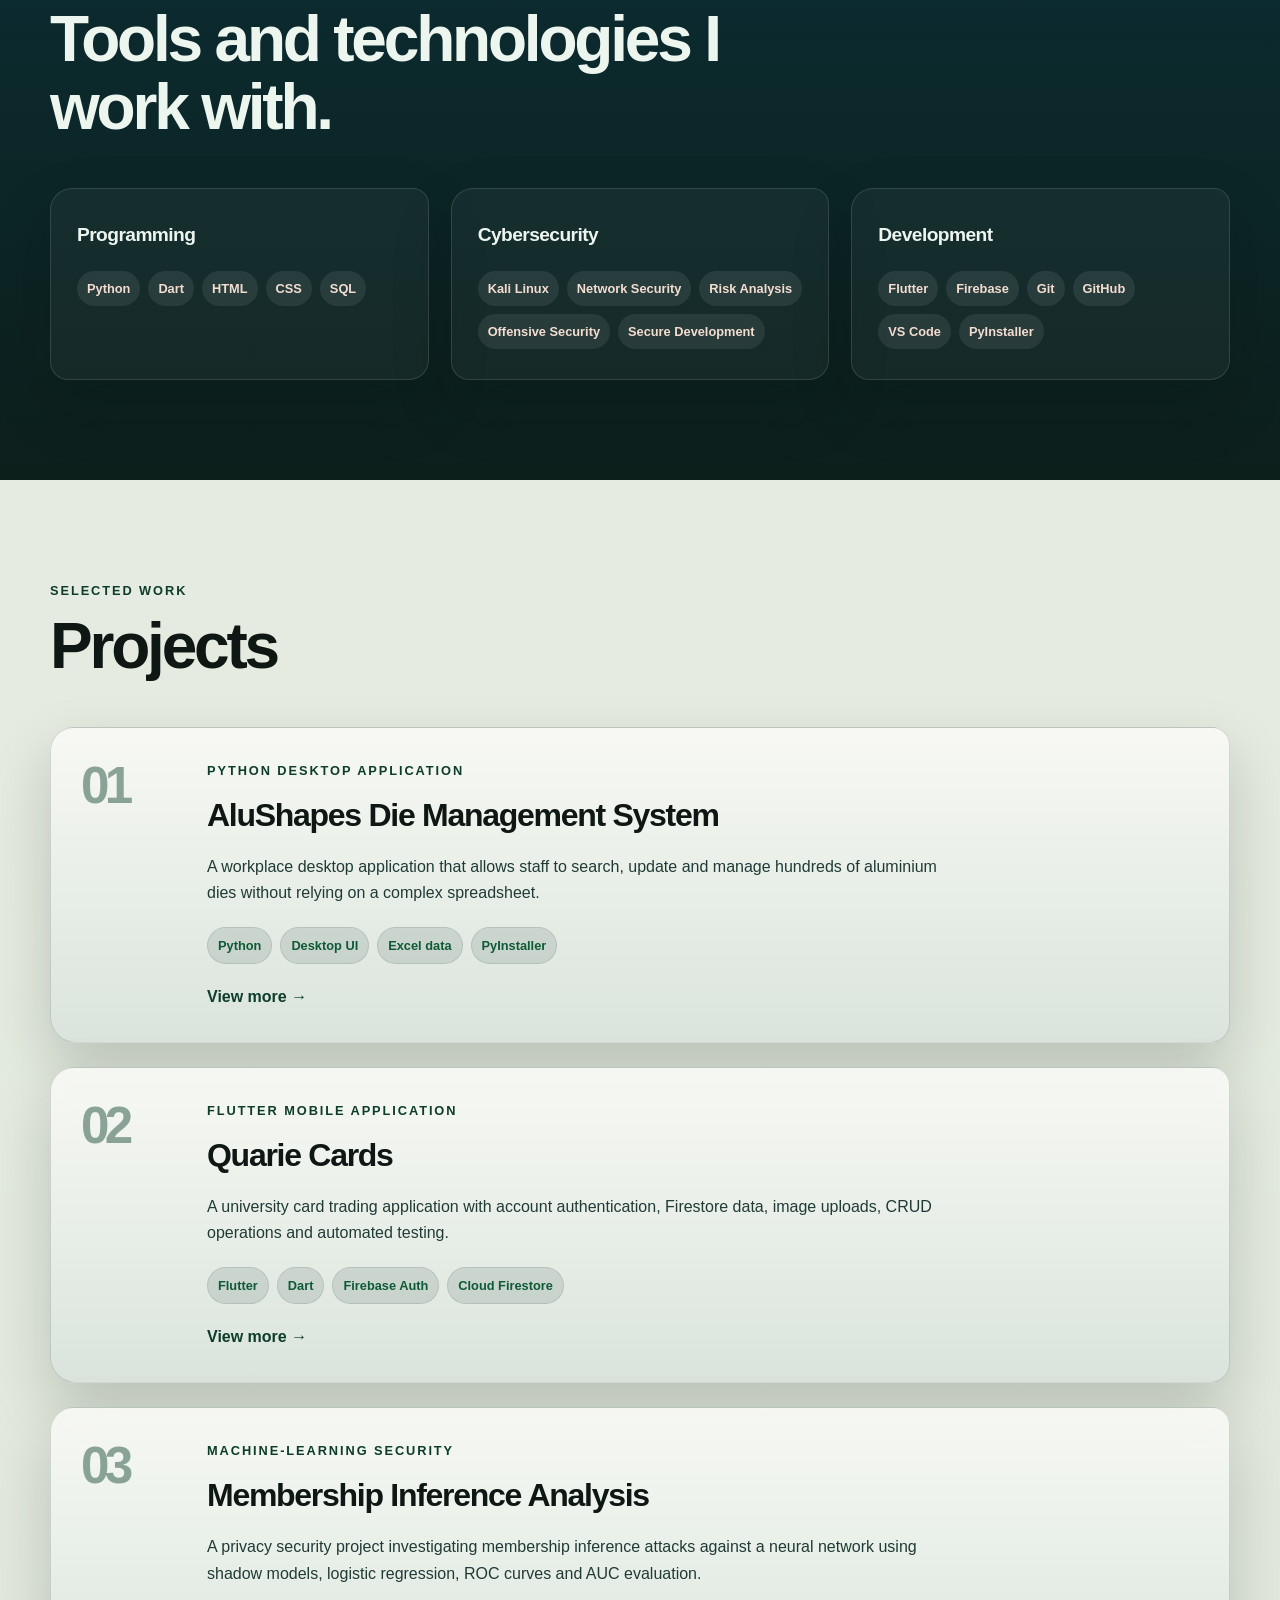
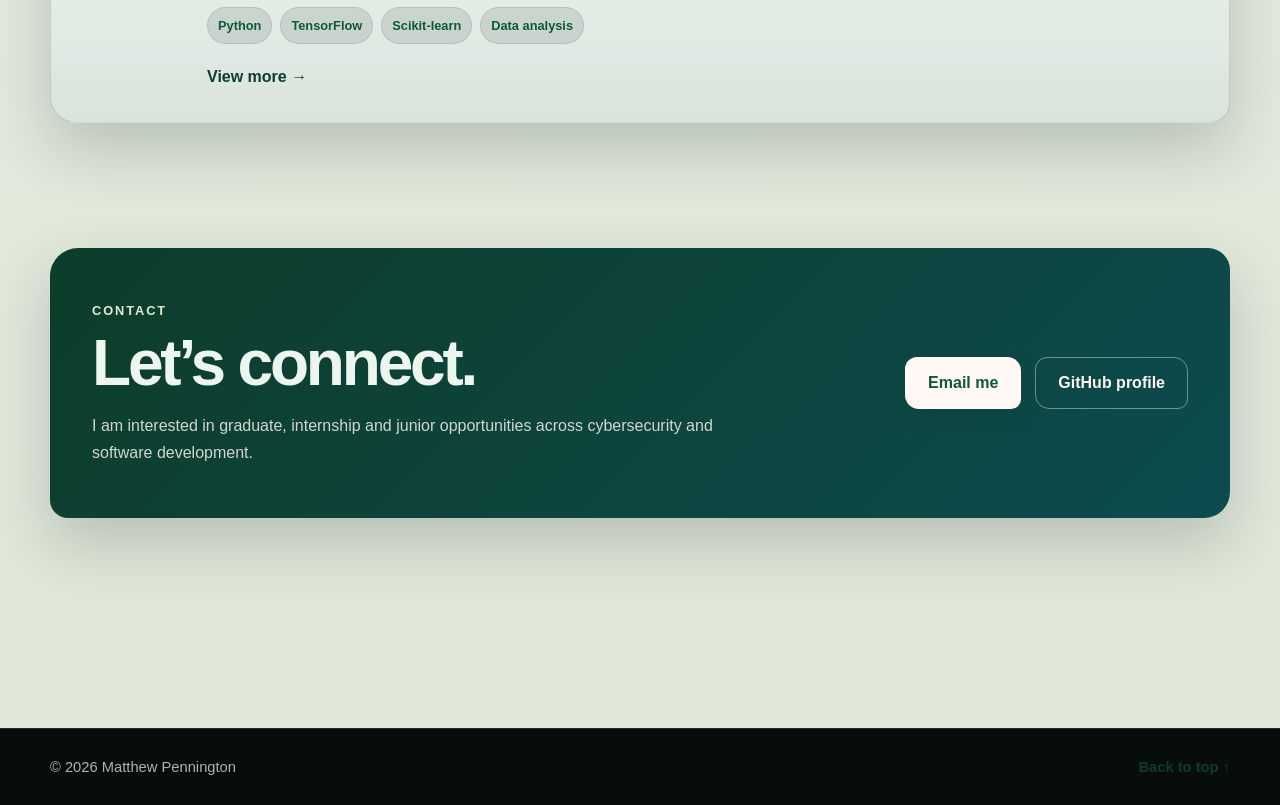
==== commit a5b8dc39: "Update index.html" ====
--- a/index.html
+++ b/index.html
@@ -57,8 +57,8 @@
                     </h1>
 
                     <p class="hero-summary">
-                        I build practical software that sits between security, usability, and real-world problem solving.
-                        Python, Flutter, cloud tools, and thoughtful automation are my usual toolkit.
+                        I build practical software that sits between security, usability, and real world problem solving.
+                        Python, Flutter, SQL, cloud tools, HTML, CSS and thoughtful automation are my usual toolkit.
                     </p>
 
                     <div class="hero-actions">
@@ -112,14 +112,14 @@
 
                 <div class="about-copy">
                     <p>
-                        I’m a cybersecurity and software development student with a practical streak: I enjoy designing tools,
+                        I’m a cybersecurity and software development student with a practical Mind. I enjoy designing tools,
                         apps, and workflows that solve real problems without making people wrestle with the technology.
                     </p>
 
                     <p>
-                        Some of my best work happens when I combine clean product thinking with technical depth—whether that’s
+                        Some of my best work happens when I combine clean product thinking with technical depth whether that’s
                         a desktop tool for streamlining admin work, a secure mobile app, or a security project that explores how
-                        systems leak information. I’m especially interested in secure software development, automation, and
+                        systems leak information. I’m especially interested in secure software development, automation and
                         building things that are useful first and impressive second.
                     </p>
                 </div>
@@ -313,4 +313,4 @@
     </footer>
 </body>
 
-</html>+</html>
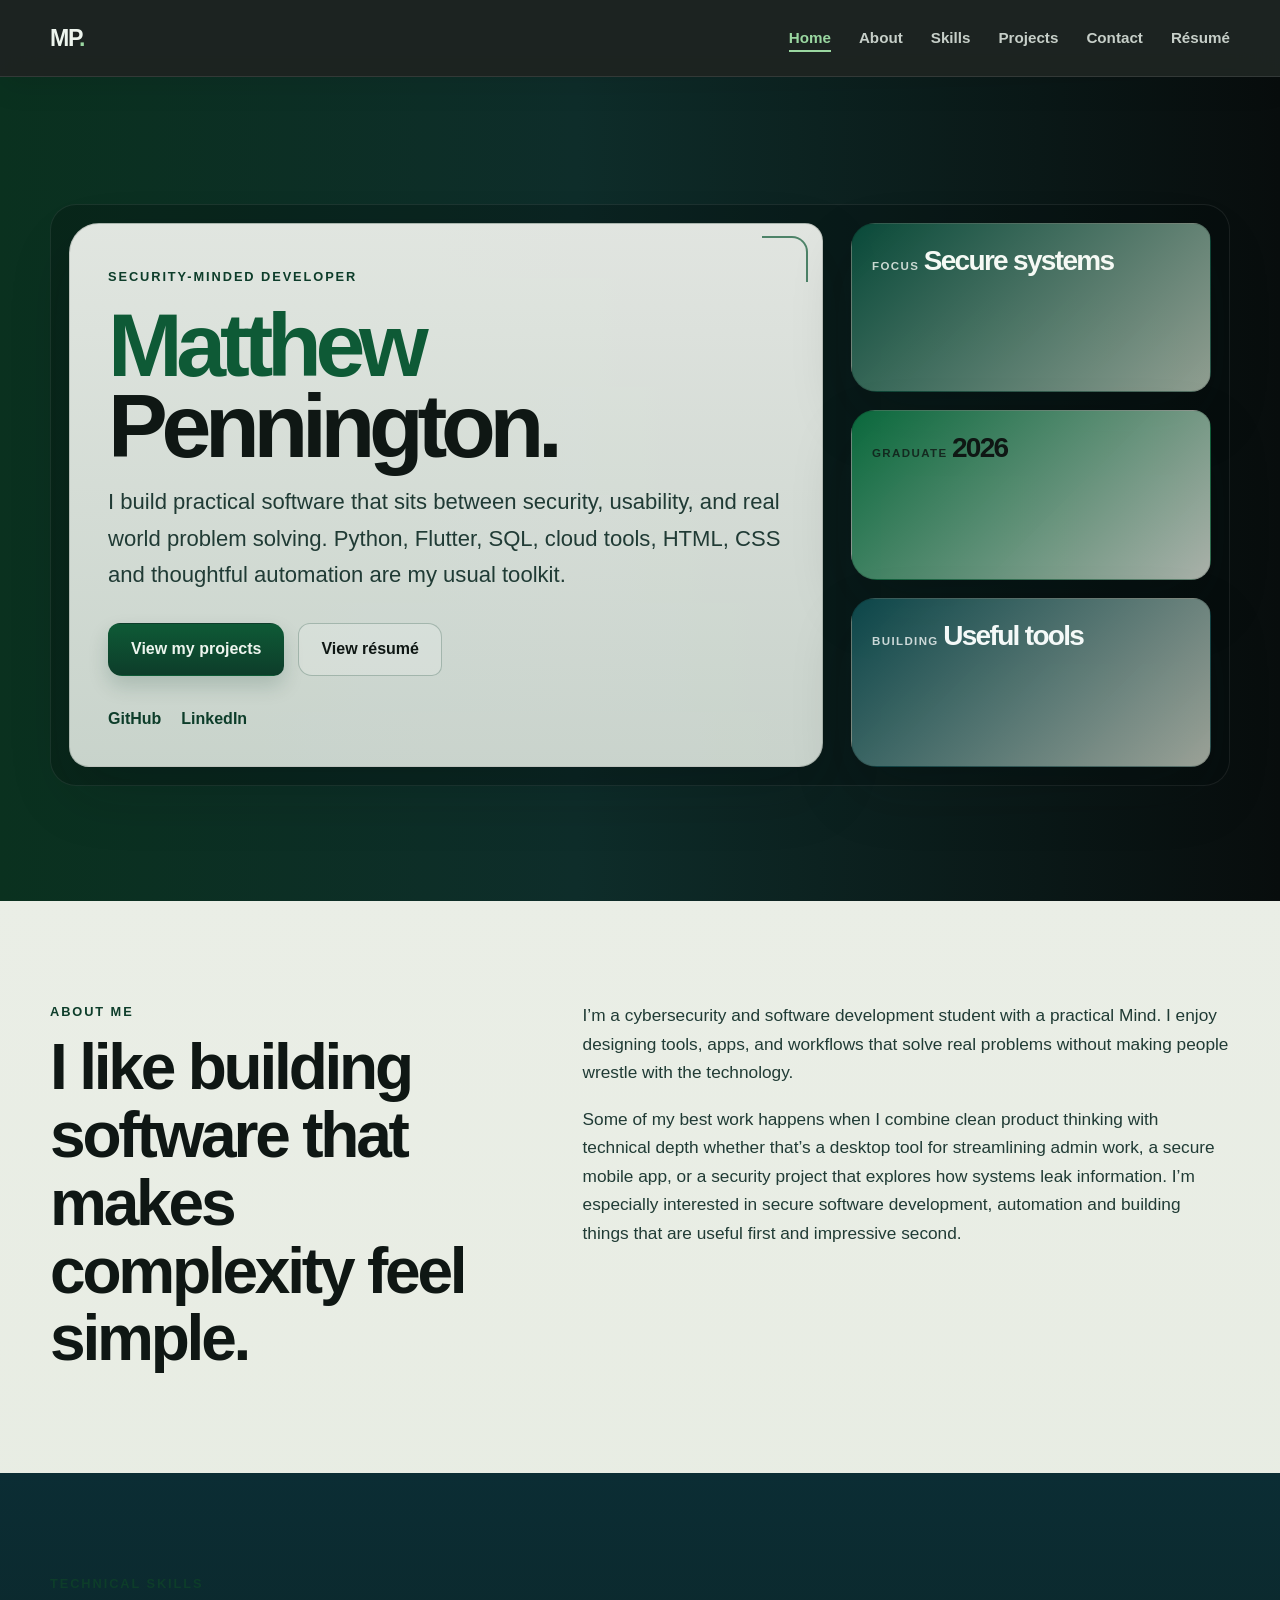
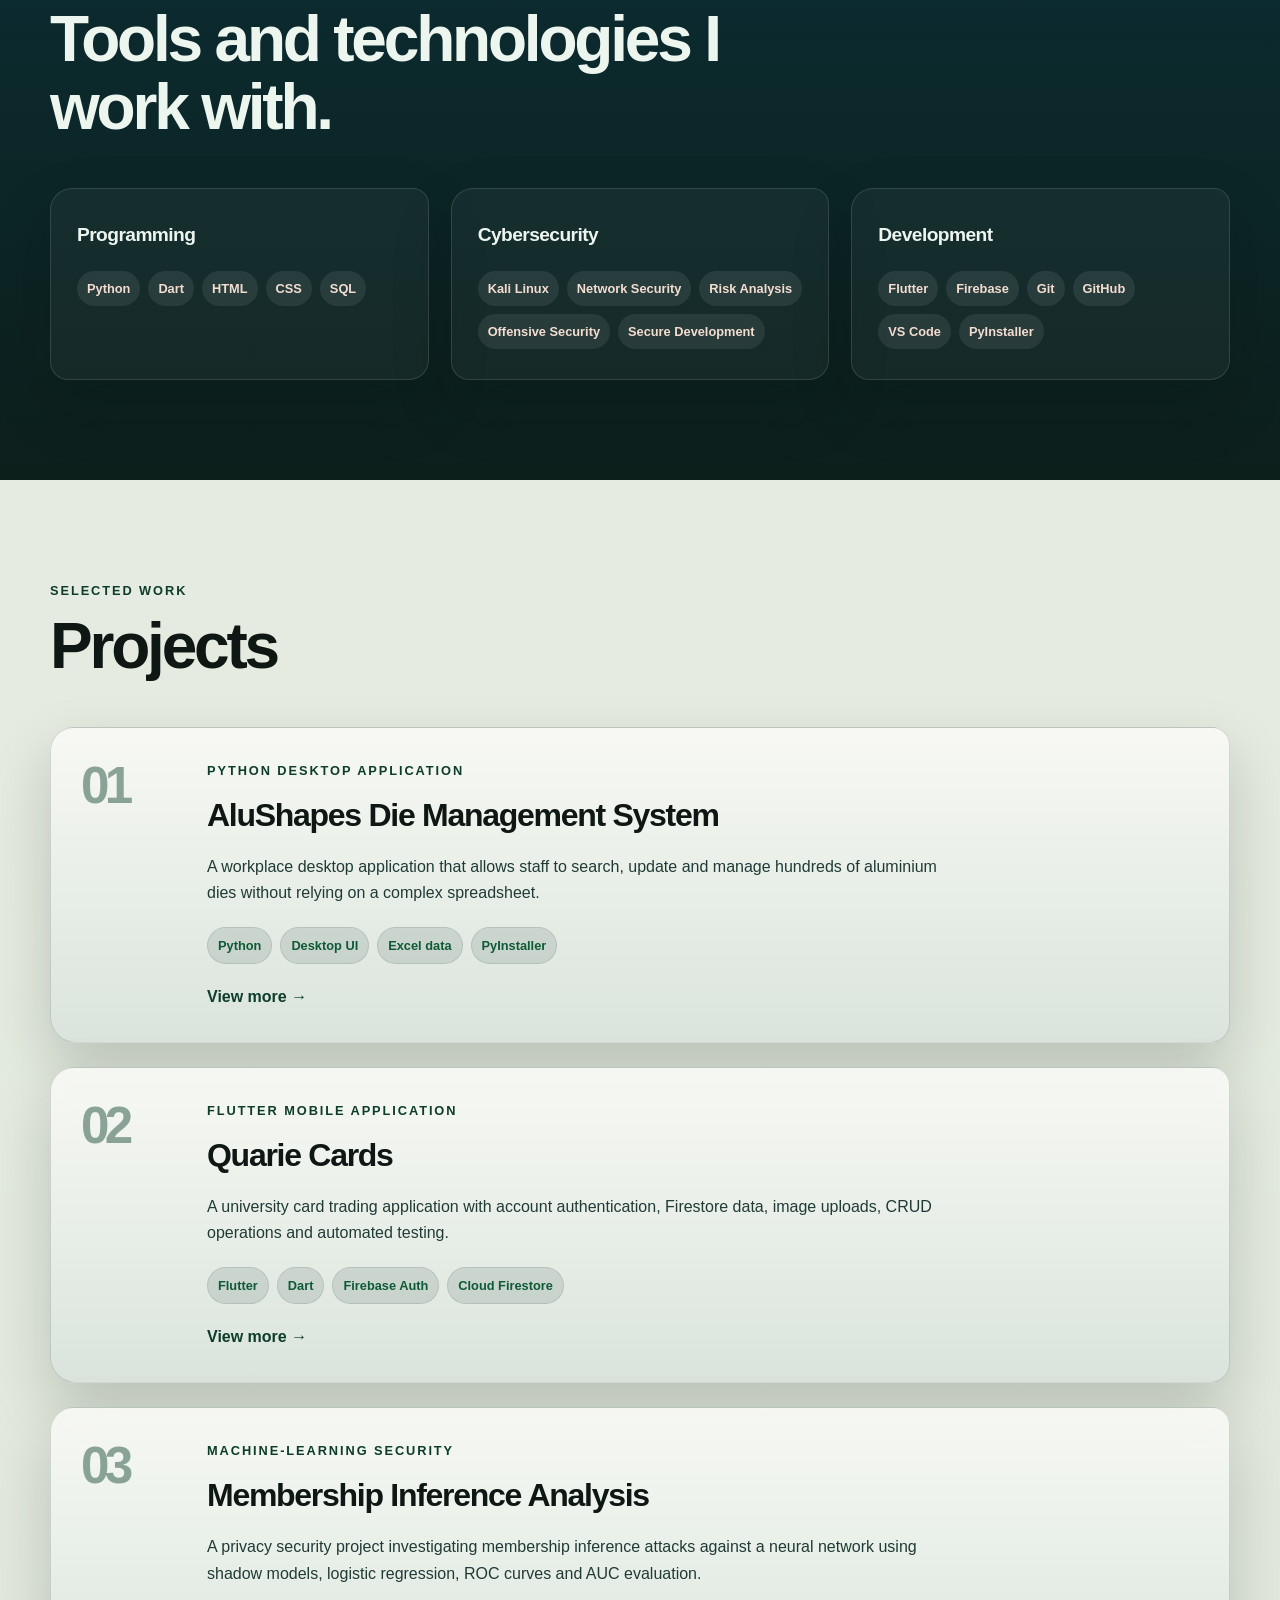
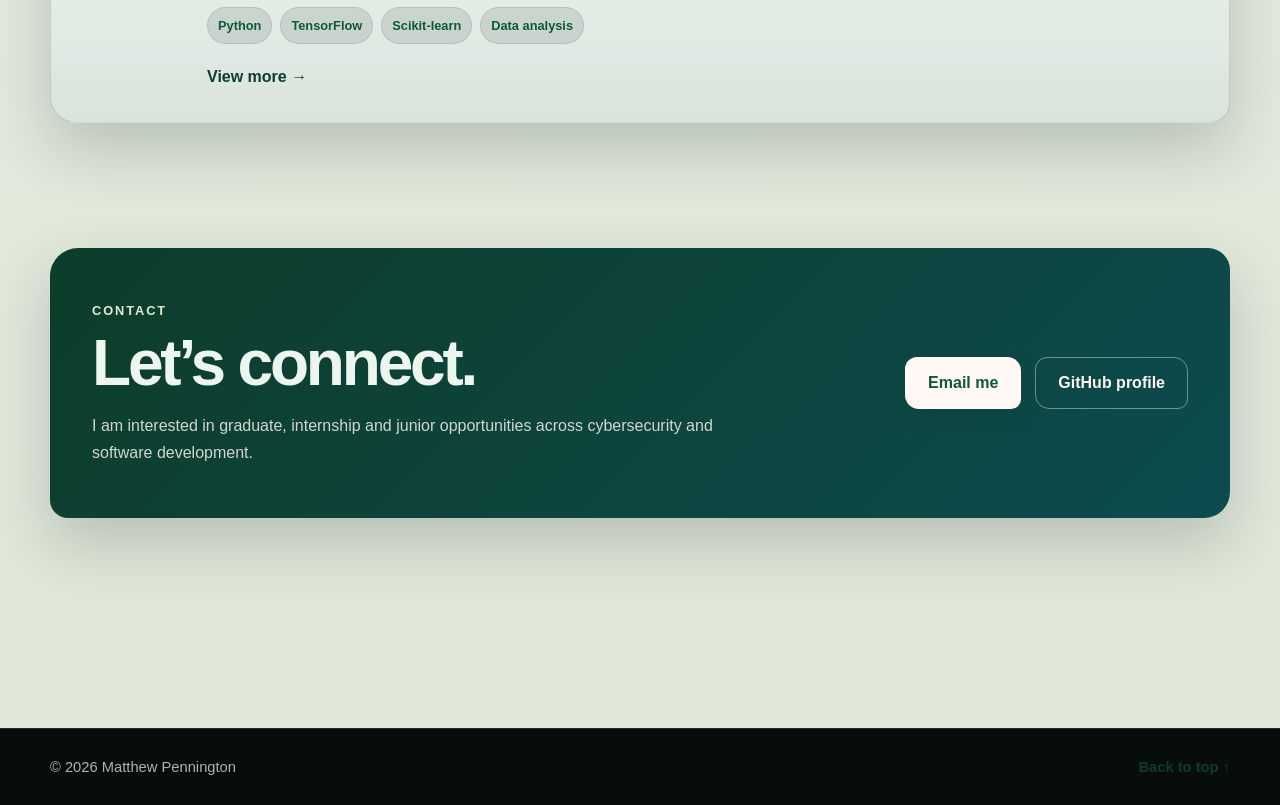
==== commit cfbe890a: "Update index.html" ====
--- a/index.html
+++ b/index.html
@@ -90,8 +90,8 @@
                         <strong>Secure systems</strong>
                     </div>
                     <div class="mini-panel reveal">
-                        <small>Current</small>
-                        <strong>4th year</strong>
+                        <small>Graduate</small>
+                        <strong>2026</strong>
                     </div>
                     <div class="mini-panel reveal">
                         <small>Building</small>
@@ -205,7 +205,7 @@
                                 <li>PyInstaller</li>
                             </ul>
 
-                            <a class="text-link" href="https://github.com/MatthewP101/AluShapes" target="_blank"
+                            <a class="text-link" href="projects.html" target="_blank"
                                 rel="noopener">
                                 View more →
                             </a>
@@ -236,7 +236,7 @@
                                 <li>Cloud Firestore</li>
                             </ul>
 
-                            <a class="text-link" href="https://github.com/MatthewP101" target="_blank" rel="noopener">
+                            <a class="text-link" href="projects.html" target="_blank" rel="noopener">
                                 View more →
                             </a>
                         </div>
@@ -266,7 +266,7 @@
                                 <li>Data analysis</li>
                             </ul>
 
-                            <a class="text-link" href="https://github.com/MatthewP101" target="_blank" rel="noopener">
+                            <a class="text-link" href="projects.html" target="_blank" rel="noopener">
                                 View more →
                             </a>
                         </div>
